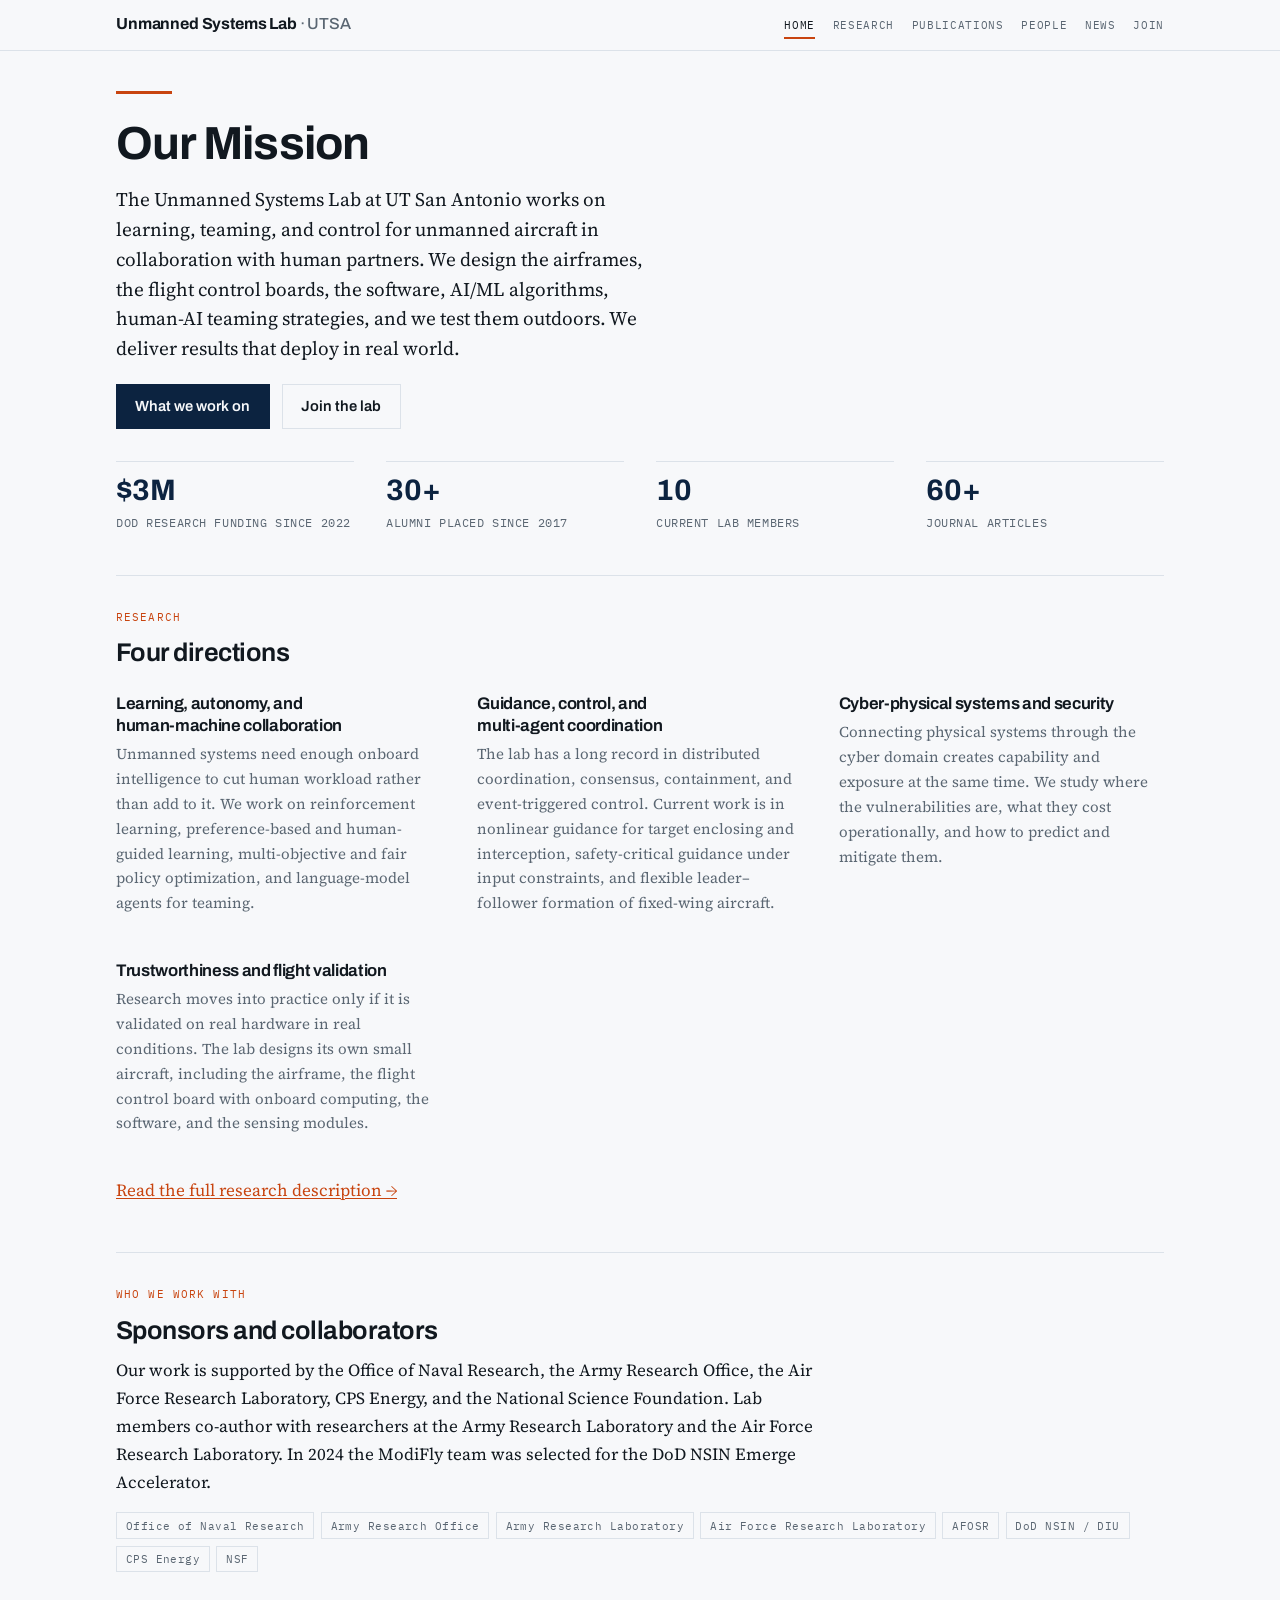
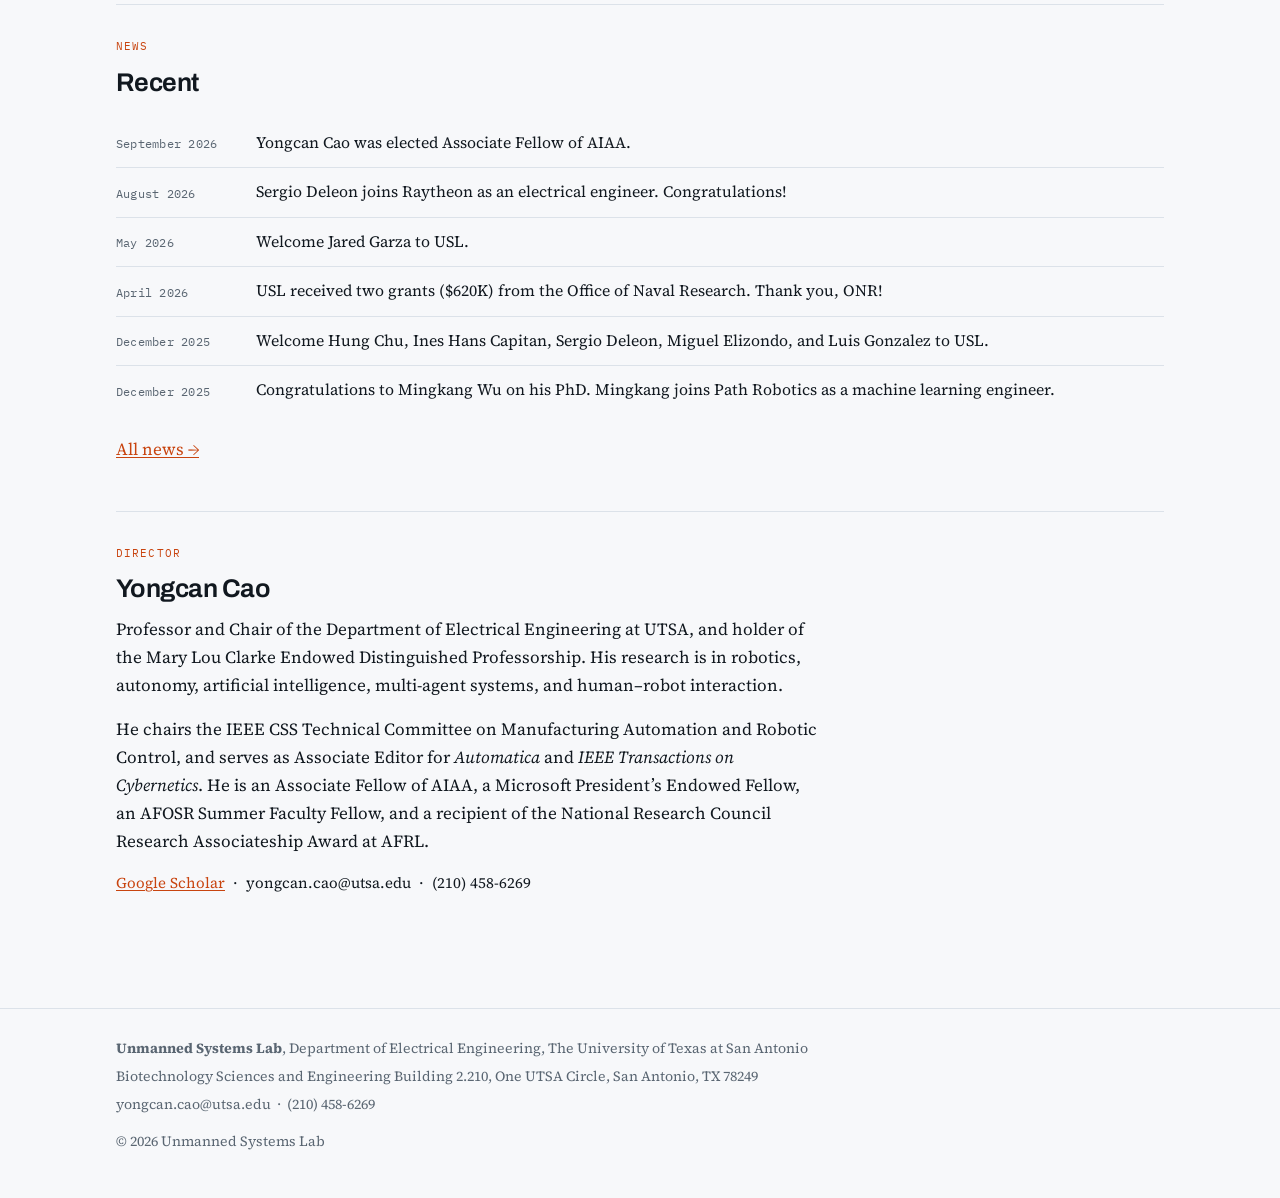
==== index.html @ aa582a0a "Update index.html" ====
<!doctype html>
<html lang="en">
<head>
<meta charset="utf-8">
<meta name="viewport" content="width=device-width, initial-scale=1, viewport-fit=cover">
<title>Unmanned Systems Lab</title>
<meta name="description" content="Research lab at UT San Antonio working on autonomy, learning, and flight-validated control for unmanned aircraft.">
<link rel="preconnect" href="https://fonts.googleapis.com">
<link rel="preconnect" href="https://fonts.gstatic.com" crossorigin>
<link rel="stylesheet" href="https://fonts.googleapis.com/css2?family=Archivo:wght@500;600;700&family=IBM+Plex+Mono:wght@400;500&family=Source+Serif+4:ital,opsz,wght@0,8..60,400;0,8..60,600;1,8..60,400&display=swap">
<link rel="stylesheet" href="style.css">
</head>
<body>
<header class="bar"><div class="bar-in">
<a class="brand" href="index.html">Unmanned Systems Lab <span>&middot; UTSA</span></a>
<nav aria-label="Main"><a href="index.html" aria-current="page">Home</a><a href="research.html">Research</a><a href="publications.html">Publications</a><a href="people.html">People</a><a href="news.html">News</a><a href="join.html">Join</a></nav>
</div></header>

<div class="wrap">
<main>

<section class="hero">
  <div class="rule-accent"></div>
  <h1>Our Mission</h1>
  <p class="lede">The Unmanned Systems Lab at UT San Antonio works on learning, teaming, and control for unmanned aircraft in collaboration with human partners. We design the airframes, the flight control boards, the software, AI/ML algorithms, human-AI teaming strategies, and we test them outdoors. We deliver results that deploy in real world.</p>
  <div class="btns">
    <a class="btn" href="research.html">What we work on</a>
    <a class="btn ghost" href="join.html">Join the lab</a>
  </div>
  <div class="stats">
    <div class="stat"><b>$3M</b><span>DoD research funding since 2022</span></div>
    <div class="stat"><b>30+</b><span>Alumni placed since 2017</span></div>
    <div class="stat"><b>10</b><span>Current lab members</span></div>
    <div class="stat"><b>60+</b><span>Journal articles</span></div>
  </div>
</section>

<section>
  <p class="eyebrow">Research</p>
  <h2>Four directions</h2>
  <div class="grid2" style="margin-top:1.5rem;grid-template-columns:repeat(auto-fit,minmax(20rem,1fr))">
    <div class="thrust">
      <h3>Learning, autonomy, and human-machine collaboration</h3>
      <p class="small muted">Unmanned systems need enough onboard intelligence to cut human workload rather than add to it. We work on reinforcement learning, preference-based and human-guided learning, multi-objective and fair policy optimization, and language-model agents for teaming.</p>
    </div><div class="thrust">
      <h3>Guidance, control, and multi-agent coordination</h3>
      <p class="small muted">The lab has a long record in distributed coordination, consensus, containment, and event-triggered control. Current work is in nonlinear guidance for target enclosing and interception, safety-critical guidance under input constraints, and flexible leader–follower formation of fixed-wing aircraft.</p>
    </div><div class="thrust">
      <h3>Cyber-physical systems and security</h3>
      <p class="small muted">Connecting physical systems through the cyber domain creates capability and exposure at the same time. We study where the vulnerabilities are, what they cost operationally, and how to predict and mitigate them.</p>
    </div><div class="thrust">
      <h3>Trustworthiness and flight validation</h3>
      <p class="small muted">Research moves into practice only if it is validated on real hardware in real conditions. The lab designs its own small aircraft, including the airframe, the flight control board with onboard computing, the software, and the sensing modules.</p>
    </div>
  </div>
  <p style="margin-top:1.5rem"><a href="research.html">Read the full research description &rarr;</a></p>
</section>

<section>
  <p class="eyebrow">Who we work with</p>
  <h2>Sponsors and collaborators</h2>
  <div class="col">
    <p>Our work is supported by the Office of Naval Research, the Army Research Office, the Air Force Research Laboratory, CPS Energy, and the National Science Foundation. Lab members co-author with researchers at the Army Research Laboratory and the Air Force Research Laboratory. In 2024 the ModiFly team was selected for the DoD NSIN Emerge Accelerator.</p>
  </div>
  <ul class="tags">
    <li>Office of Naval Research</li>
    <li>Army Research Office</li>
    <li>Army Research Laboratory</li>
    <li>Air Force Research Laboratory</li>
    <li>AFOSR</li>
    <li>DoD NSIN / DIU</li>
    <li>CPS Energy</li>
    <li>NSF</li>
  </ul>
</section>

<section>
  <p class="eyebrow">News</p>
  <h2>Recent</h2>
  <div style="margin-top:1.25rem">
    <div class="news-item"><time>September 2026</time><p>Yongcan Cao was elected Associate Fellow of AIAA.</p></div><div class="news-item"><time>August 2026</time><p>Sergio Deleon joins Raytheon as an electrical engineer. Congratulations!</p></div><div class="news-item"><time>May 2026</time><p>Welcome Jared Garza to USL.</p></div><div class="news-item"><time>April 2026</time><p>USL received two grants ($620K) from the Office of Naval Research. Thank you, ONR!</p></div><div class="news-item"><time>December 2025</time><p>Welcome Hung Chu, Ines Hans Capitan, Sergio Deleon, Miguel Elizondo, and Luis Gonzalez to USL.</p></div><div class="news-item"><time>December 2025</time><p>Congratulations to Mingkang Wu on his PhD. Mingkang joins Path Robotics as a machine learning engineer.</p></div>
  </div>
  <p style="margin-top:1.25rem"><a href="news.html">All news &rarr;</a></p>
</section>

<section>
  <p class="eyebrow">Director</p>
  <h2>Yongcan Cao</h2>
  <div class="col">
    <p>Professor and Chair of the Department of Electrical Engineering at UTSA, and holder of the Mary Lou Clarke Endowed Distinguished Professorship. His research is in robotics, autonomy, artificial intelligence, multi-agent systems, and human&ndash;robot interaction.</p>
    <p>He chairs the IEEE CSS Technical Committee on Manufacturing Automation and Robotic Control, and serves as Associate Editor for <em>Automatica</em> and <em>IEEE Transactions on Cybernetics</em>. He is an Associate Fellow of AIAA, a Microsoft President&rsquo;s Endowed Fellow, an AFOSR Summer Faculty Fellow, and a recipient of the National Research Council Research Associateship Award at AFRL.</p>
    <p class="small"><a href="https://scholar.google.com/citations?user=PH7yXPoAAAAJ&amp;hl=en">Google Scholar</a> &nbsp;&middot;&nbsp; yongcan.cao@utsa.edu &nbsp;&middot;&nbsp; (210) 458-6269</p>
  </div>
</section>

</main>
</div>
<footer><div class="wrap">
<p><strong>Unmanned Systems Lab</strong>, Department of Electrical Engineering, The University of Texas at San Antonio</p>
<p>Biotechnology Sciences and Engineering Building 2.210, One UTSA Circle, San Antonio, TX 78249</p>
<p>yongcan.cao@utsa.edu &nbsp;&middot;&nbsp; (210) 458-6269</p>
<p style="margin-top:.9rem">&copy; 2026 Unmanned Systems Lab</p>
</div></footer>
</body>
</html>
---- style.css ----
/* Layout: fixed-width reading column under a thin sticky bar; metadata set in mono,
   prose in serif, headings in a grotesque. Hairline rules instead of card shadows. */
:root {
  --bg: #F7F8FA;
  --surface: #FFFFFF;
  --fg: #11181F;
  --muted: #5A6672;
  --rule: #DCE2E9;
  --accent: #C8440F;
  --deep: #0C2340;
  --font-display: "Archivo", "Helvetica Neue", Arial, sans-serif;
  --font-body: "Source Serif 4", Georgia, "Times New Roman", serif;
  --font-mono: "IBM Plex Mono", ui-monospace, "SFMono-Regular", Menlo, monospace;
}
@media (prefers-color-scheme: dark) {
  :root:not([data-theme="light"]) {
    --bg: #0D1117;
    --surface: #151D26;
    --fg: #E7EDF3;
    --muted: #94A2B0;
    --rule: #26313E;
    --accent: #FF8355;
    --deep: #A9C3DE;
    color-scheme: dark;
  }
}
:root[data-theme="dark"] {
  --bg: #0D1117;
  --surface: #151D26;
  --fg: #E7EDF3;
  --muted: #94A2B0;
  --rule: #26313E;
  --accent: #FF8355;
  --deep: #A9C3DE;
  color-scheme: dark;
}

* { box-sizing: border-box; }
body {
  margin: 0;
  background: var(--bg);
  color: var(--fg);
  font-family: var(--font-body);
  font-size: 1.0625rem;
  line-height: 1.65;
  -webkit-font-smoothing: antialiased;
}
img { max-width: 100%; }
a { color: var(--accent); text-decoration-thickness: 1px; text-underline-offset: 2px; }
a:focus-visible, button:focus-visible { outline: 2px solid var(--accent); outline-offset: 3px; }

/* ---- top bar ---- */
.bar {
  position: sticky;
  top: env(safe-area-inset-top, 0px);
  z-index: 20;
  background: color-mix(in srgb, var(--bg) 92%, transparent);
  backdrop-filter: saturate(140%) blur(8px);
  border-bottom: 1px solid var(--rule);
}
.bar-in {
  max-width: 68rem; margin: 0 auto;
  padding: 0.7rem 1.25rem;
  display: flex; flex-wrap: wrap; align-items: baseline; gap: 0.5rem 1.4rem;
}
.brand {
  font-family: var(--font-display);
  font-weight: 700; font-size: 1rem; letter-spacing: -0.01em;
  color: var(--fg); text-decoration: none; margin-right: auto;
}
.brand span { color: var(--muted); font-weight: 500; }
.bar nav { display: flex; flex-wrap: wrap; gap: 0.25rem 1.1rem; }
.bar nav a {
  font-family: var(--font-mono); font-size: 0.7rem; letter-spacing: 0.06em;
  text-transform: uppercase; color: var(--muted); text-decoration: none;
  padding-block: 0.15rem; border-bottom: 2px solid transparent;
}
.bar nav a:hover { color: var(--fg); }
.bar nav a[aria-current="page"] { color: var(--fg); border-bottom-color: var(--accent); }

/* ---- shell ---- */
.wrap { max-width: 68rem; margin: 0 auto; padding-inline: 1.25rem; padding-block: 0; }
.col { max-width: 44rem; }
main { padding-block: 2.5rem 1rem; }
section { padding-block: 2rem; border-top: 1px solid var(--rule); }
section:first-of-type { border-top: 0; padding-top: 0; }

/* ---- type ---- */
h1, h2, h3 { font-family: var(--font-display); text-wrap: balance; letter-spacing: -0.02em; margin: 0 0 0.6rem; }
h1 { font-size: clamp(1.9rem, 5vw, 2.9rem); line-height: 1.1; font-weight: 700; }
h2 { font-size: clamp(1.25rem, 3vw, 1.6rem); line-height: 1.2; font-weight: 650; }
h3 { font-size: 1.05rem; font-weight: 650; line-height: 1.3; }
p { margin: 0 0 1rem; }
.lede { font-size: 1.2rem; line-height: 1.55; color: var(--fg); }
.eyebrow {
  font-family: var(--font-mono); font-size: 0.7rem; letter-spacing: 0.1em;
  text-transform: uppercase; color: var(--accent); margin: 0 0 0.75rem;
}
.muted { color: var(--muted); }
.small { font-size: 0.94rem; }

/* ---- hero ---- */
.hero { padding-block: 3rem 2.5rem; }
.hero h1 { max-width: 20ch; }
.hero .lede { max-width: 54ch; margin-top: 1rem; }
.rule-accent { width: 3.5rem; height: 3px; background: var(--accent); margin-bottom: 1.5rem; }

/* ---- stats ---- */
.stats { display: grid; grid-template-columns: repeat(auto-fit, minmax(10rem, 1fr)); gap: 1.5rem 2rem; margin-top: 2rem; }
.stat { min-width: 0; border-top: 1px solid var(--rule); padding-top: 0.75rem; }
.stat b {
  display: block; font-family: var(--font-display); font-weight: 700;
  font-size: 1.85rem; line-height: 1.1; font-variant-numeric: tabular-nums; color: var(--deep);
}
.stat span { font-family: var(--font-mono); font-size: 0.72rem; letter-spacing: 0.05em; text-transform: uppercase; color: var(--muted); }

/* ---- thrust / card grids ---- */
.grid2 { display: grid; grid-template-columns: repeat(auto-fit, minmax(17rem, 1fr)); gap: 1.75rem 2.25rem; }
.thrust { min-width: 0; }
.thrust h3 { margin-bottom: 0.35rem; }
.thrust .num {
  font-family: var(--font-mono); font-size: 0.7rem; color: var(--accent);
  letter-spacing: 0.08em; display: block; margin-bottom: 0.3rem;
}

/* ---- lists ---- */
ul.plain { list-style: none; margin: 0; padding: 0; }
.news-item { display: grid; grid-template-columns: 7.5rem 1fr; gap: 0 1.25rem; padding-block: 0.7rem; border-top: 1px solid var(--rule); }
.news-item:first-child { border-top: 0; }
.news-item time {
  font-family: var(--font-mono); font-size: 0.74rem; color: var(--muted);
  letter-spacing: 0.02em; padding-top: 0.28rem; font-variant-numeric: tabular-nums;
}
.news-item p { margin: 0; font-size: 0.99rem; min-width: 0; }
@media (max-width: 34rem) { .news-item { grid-template-columns: 1fr; gap: 0.1rem; } }

.pub { padding-block: 0.6rem; border-top: 1px solid var(--rule); font-size: 0.98rem; min-width: 0; }
.pub:first-child { border-top: 0; }
.pub .venue { font-style: italic; }
.pub .yr { font-family: var(--font-mono); font-size: 0.76rem; color: var(--muted); font-variant-numeric: tabular-nums; }

.people { display: grid; grid-template-columns: repeat(auto-fit, minmax(13rem, 1fr)); gap: 0.9rem 1.75rem; }
.person { min-width: 0; border-top: 1px solid var(--rule); padding-top: 0.6rem; }
.person b { font-family: var(--font-display); font-weight: 600; font-size: 1rem; display: block; }
.person span { font-family: var(--font-mono); font-size: 0.72rem; color: var(--muted); }

table { border-collapse: collapse; width: 100%; font-size: 0.94rem; }
.scroll { overflow-x: auto; }
th, td { text-align: left; padding: 0.45rem 0.9rem 0.45rem 0; border-bottom: 1px solid var(--rule); vertical-align: top; }
th { font-family: var(--font-mono); font-size: 0.7rem; letter-spacing: 0.07em; text-transform: uppercase; color: var(--muted); font-weight: 500; }
td.yr { font-family: var(--font-mono); font-size: 0.82rem; color: var(--muted); white-space: nowrap; font-variant-numeric: tabular-nums; }

/* ---- callout + buttons ---- */
.callout { background: var(--surface); border: 1px solid var(--rule); border-left: 3px solid var(--accent); padding: 1.1rem 1.25rem; }
.callout :last-child { margin-bottom: 0; }
.btn {
  display: inline-block; font-family: var(--font-display); font-weight: 600; font-size: 0.92rem;
  background: var(--deep); color: var(--bg); text-decoration: none;
  padding: 0.6rem 1.15rem; border: 1px solid var(--deep);
}
.btn:hover { background: transparent; color: var(--fg); }
.btn.ghost { background: transparent; color: var(--fg); border-color: var(--rule); }
.btn.ghost:hover { border-color: var(--accent); color: var(--accent); }
.btns { display: flex; flex-wrap: wrap; gap: 0.75rem; margin-top: 1.25rem; }

.tags { display: flex; flex-wrap: wrap; gap: 0.4rem; margin: 0.9rem 0 0; padding: 0; list-style: none; }
.tags li {
  font-family: var(--font-mono); font-size: 0.7rem; letter-spacing: 0.04em;
  border: 1px solid var(--rule); padding: 0.2rem 0.55rem; color: var(--muted);
}

.todo { border: 1px dashed var(--accent); padding: 0.55rem 0.8rem; font-family: var(--font-mono); font-size: 0.76rem; color: var(--accent); margin-block: 0.9rem; }

footer { border-top: 1px solid var(--rule); margin-top: 3rem; padding-block: 1.75rem 2.5rem; }
footer p { font-size: 0.88rem; color: var(--muted); margin: 0 0 0.3rem; }
footer a { color: var(--muted); }

@media (prefers-reduced-motion: reduce) { * { animation: none !important; transition: none !important; } }
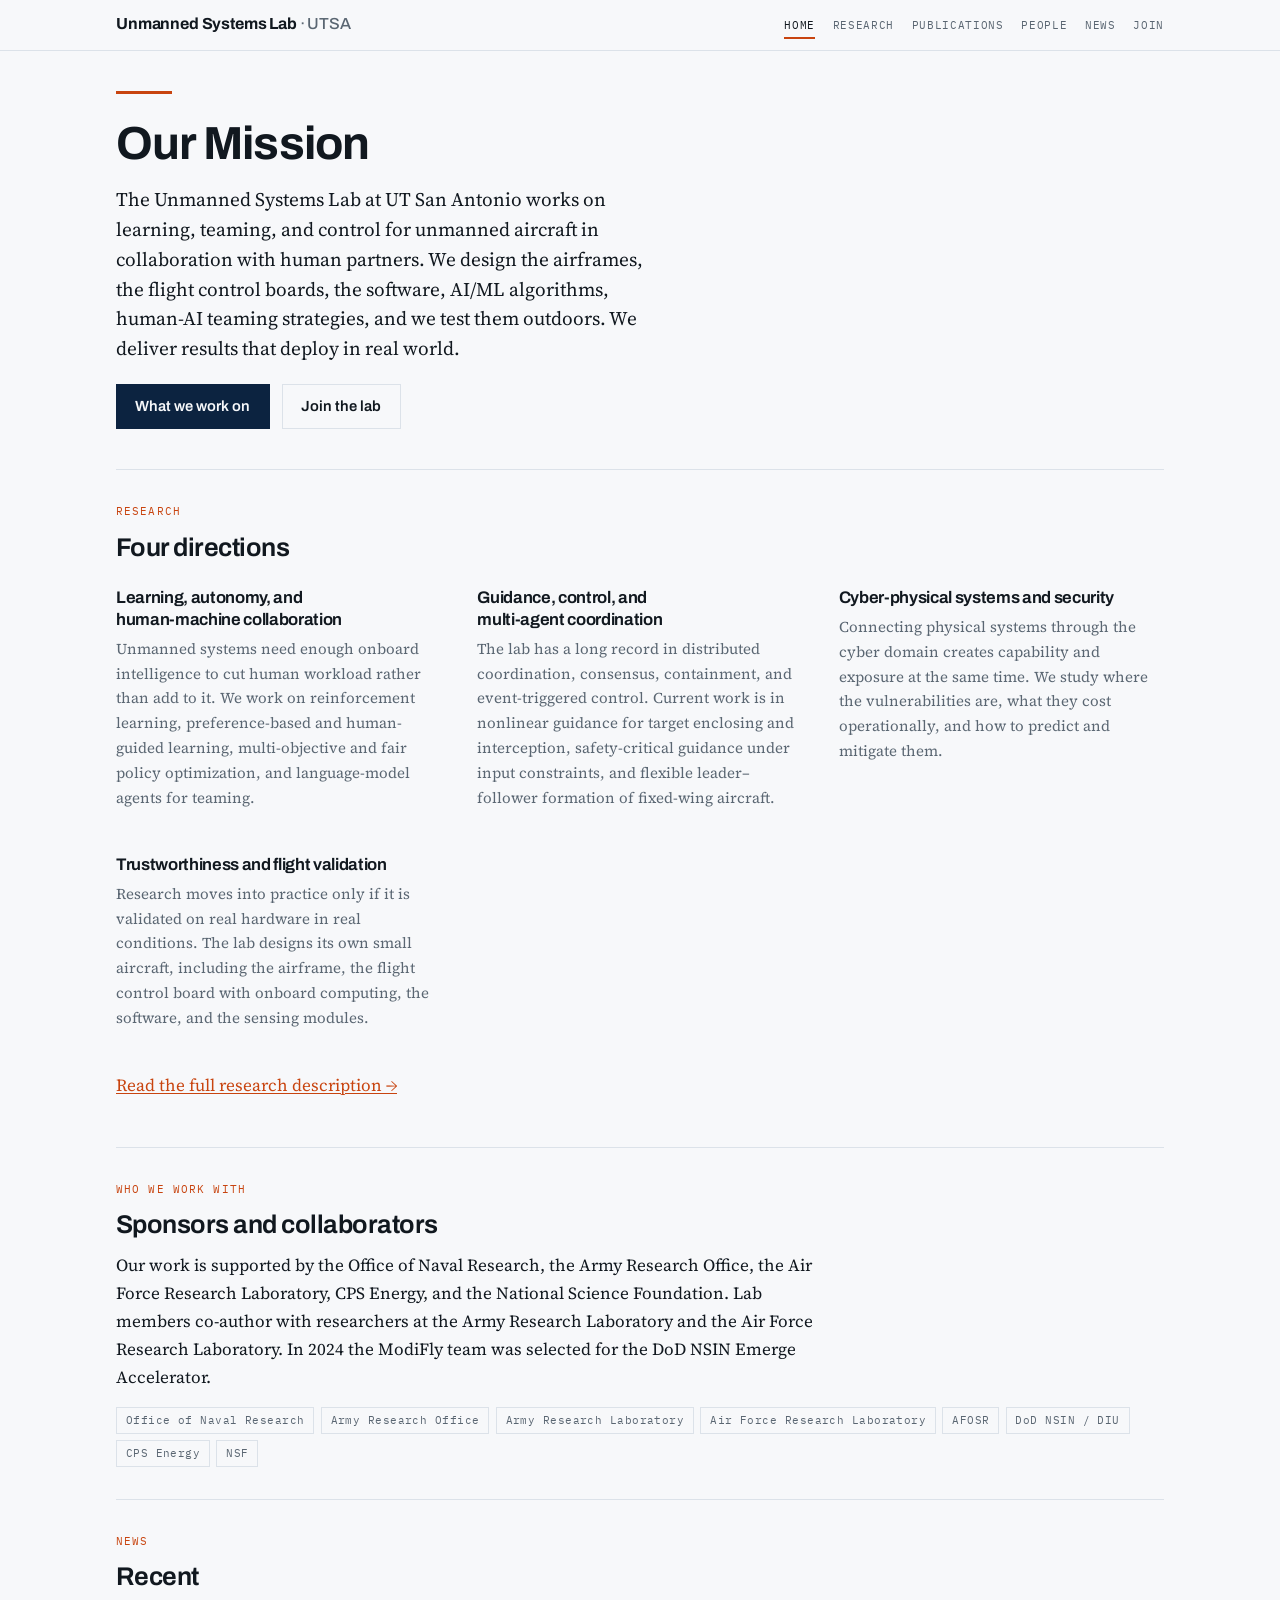
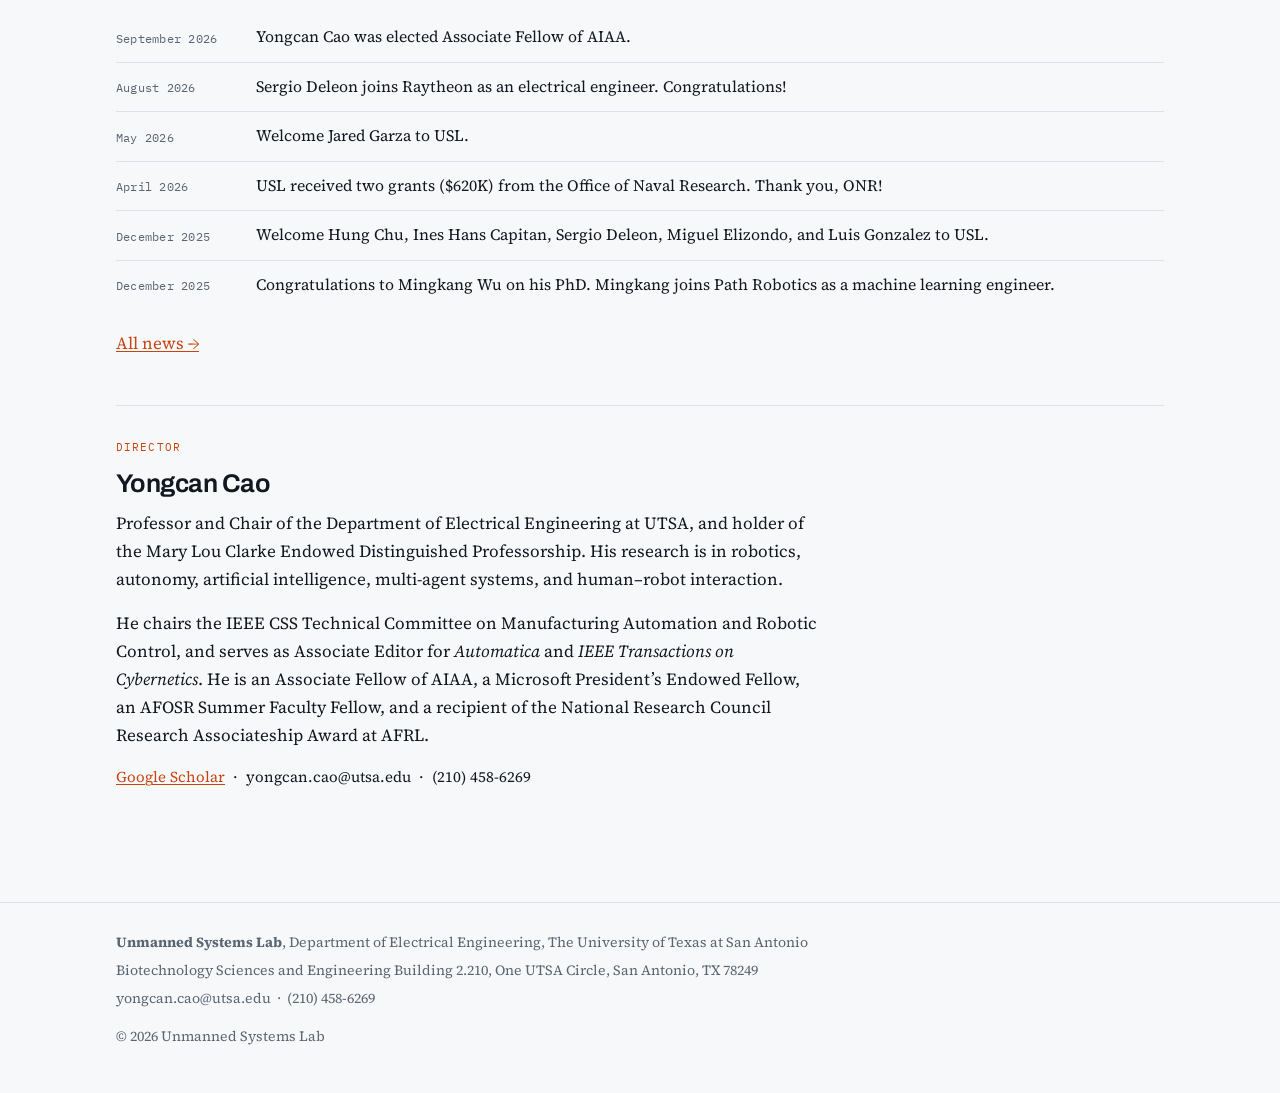
==== commit c55fb3b5: "Update index.html" ====
--- a/index.html
+++ b/index.html
@@ -26,12 +26,6 @@
   <div class="btns">
     <a class="btn" href="research.html">What we work on</a>
     <a class="btn ghost" href="join.html">Join the lab</a>
-  </div>
-  <div class="stats">
-    <div class="stat"><b>$3M</b><span>DoD research funding since 2022</span></div>
-    <div class="stat"><b>30+</b><span>Alumni placed since 2017</span></div>
-    <div class="stat"><b>10</b><span>Current lab members</span></div>
-    <div class="stat"><b>60+</b><span>Journal articles</span></div>
   </div>
 </section>
 
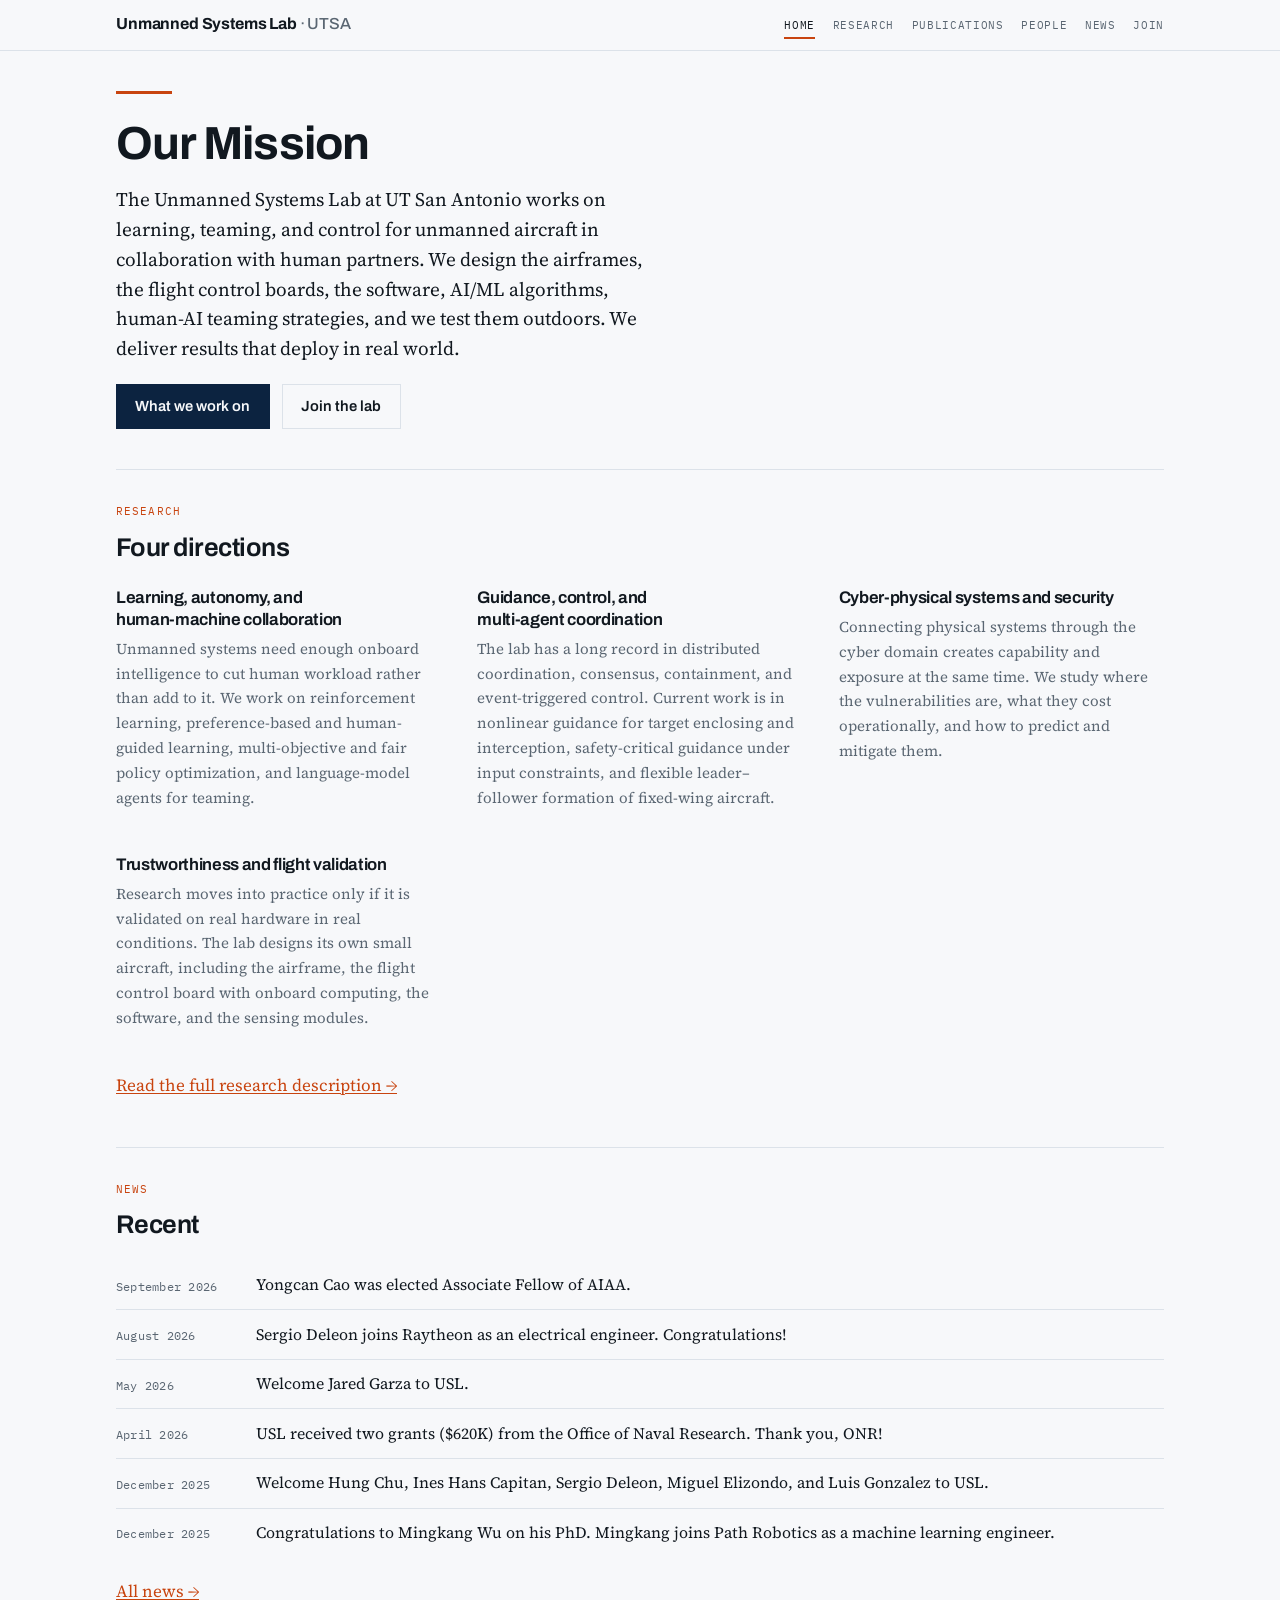
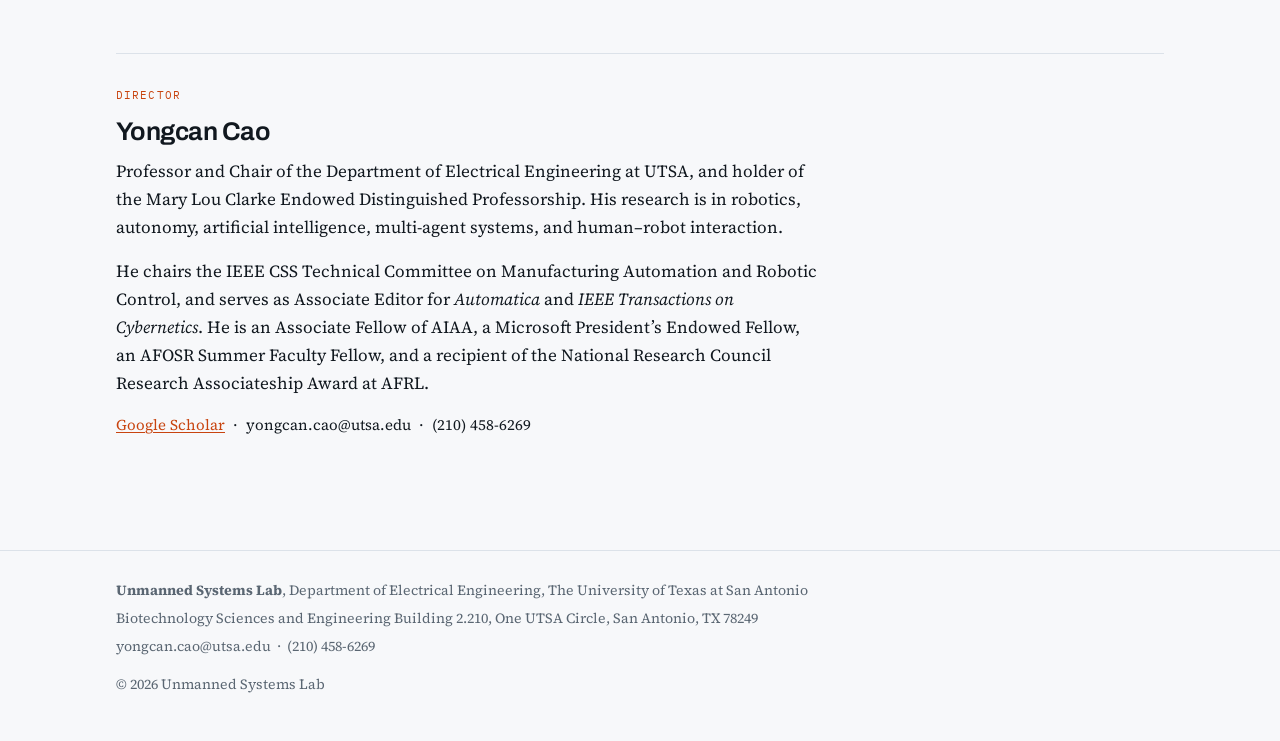
==== commit f9f9dccc: "Update index.html" ====
--- a/index.html
+++ b/index.html
@@ -51,24 +51,6 @@
 </section>
 
 <section>
-  <p class="eyebrow">Who we work with</p>
-  <h2>Sponsors and collaborators</h2>
-  <div class="col">
-    <p>Our work is supported by the Office of Naval Research, the Army Research Office, the Air Force Research Laboratory, CPS Energy, and the National Science Foundation. Lab members co-author with researchers at the Army Research Laboratory and the Air Force Research Laboratory. In 2024 the ModiFly team was selected for the DoD NSIN Emerge Accelerator.</p>
-  </div>
-  <ul class="tags">
-    <li>Office of Naval Research</li>
-    <li>Army Research Office</li>
-    <li>Army Research Laboratory</li>
-    <li>Air Force Research Laboratory</li>
-    <li>AFOSR</li>
-    <li>DoD NSIN / DIU</li>
-    <li>CPS Energy</li>
-    <li>NSF</li>
-  </ul>
-</section>
-
-<section>
   <p class="eyebrow">News</p>
   <h2>Recent</h2>
   <div style="margin-top:1.25rem">
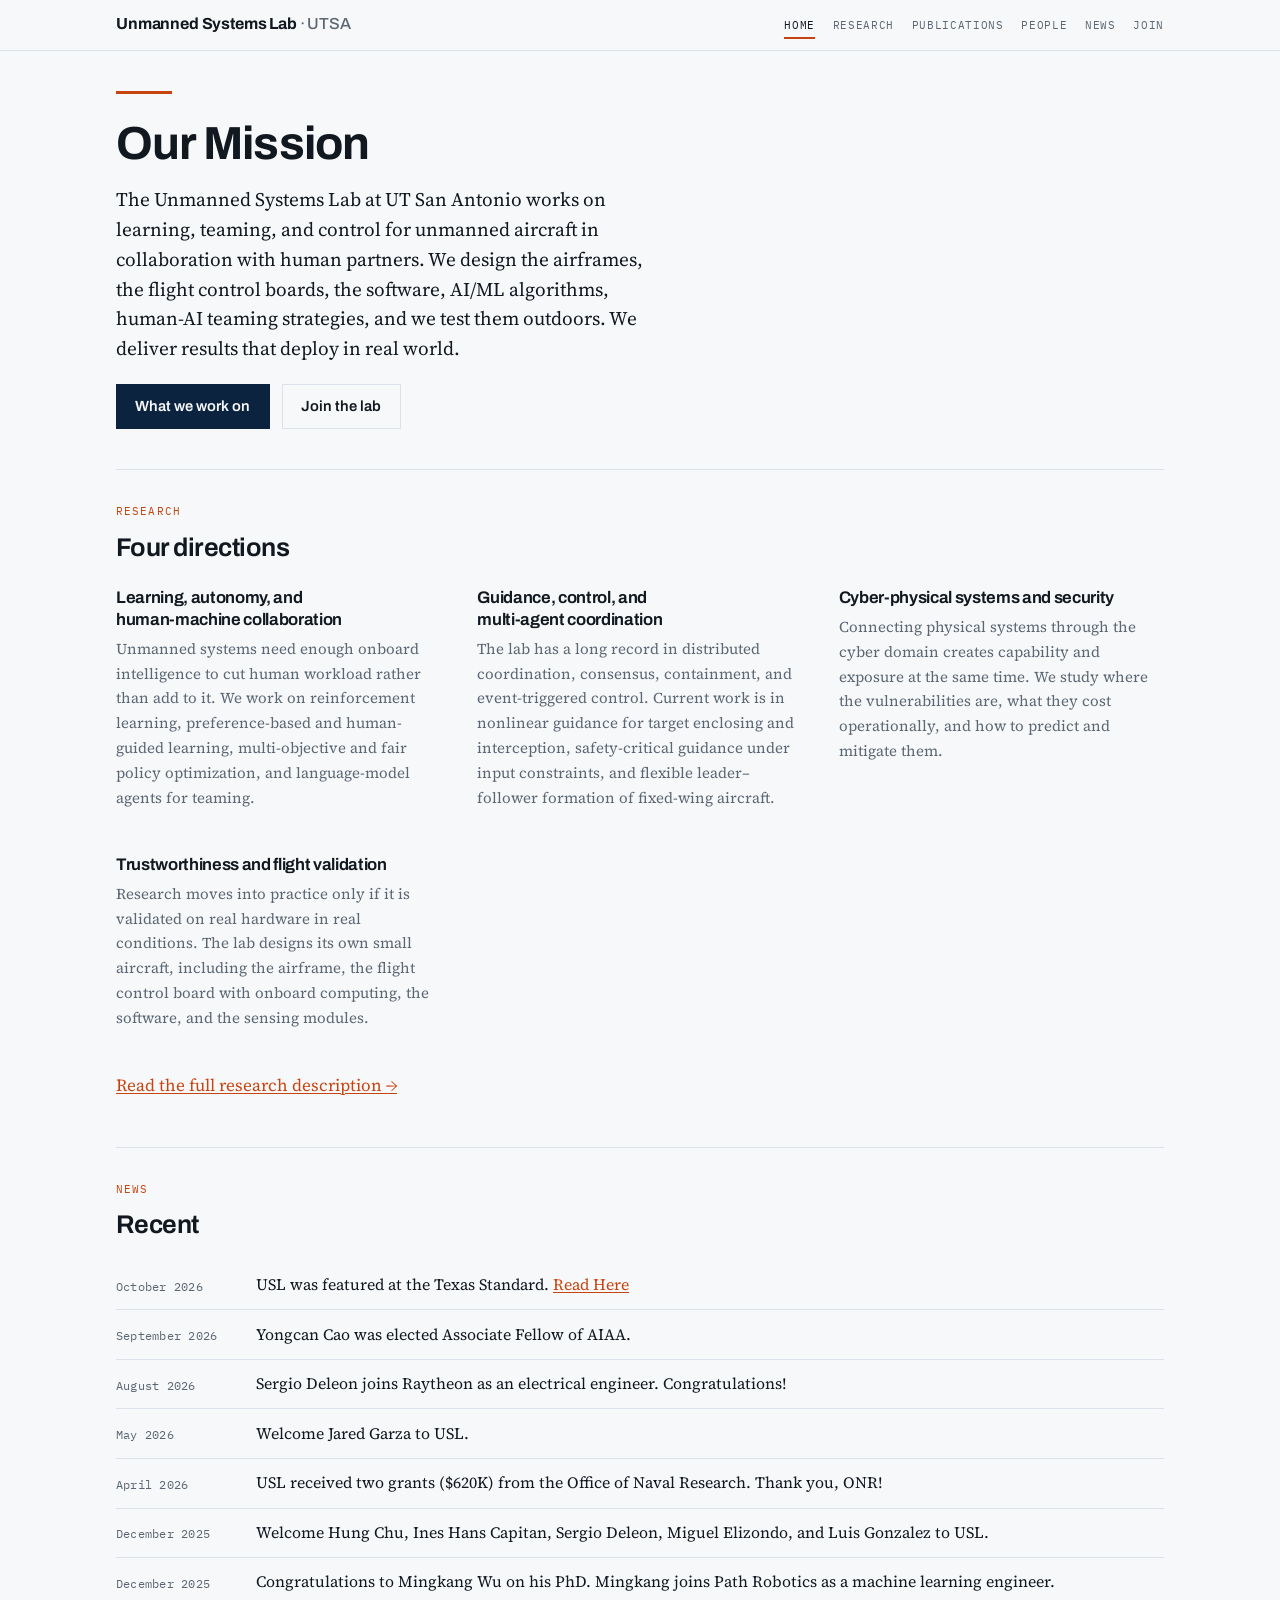
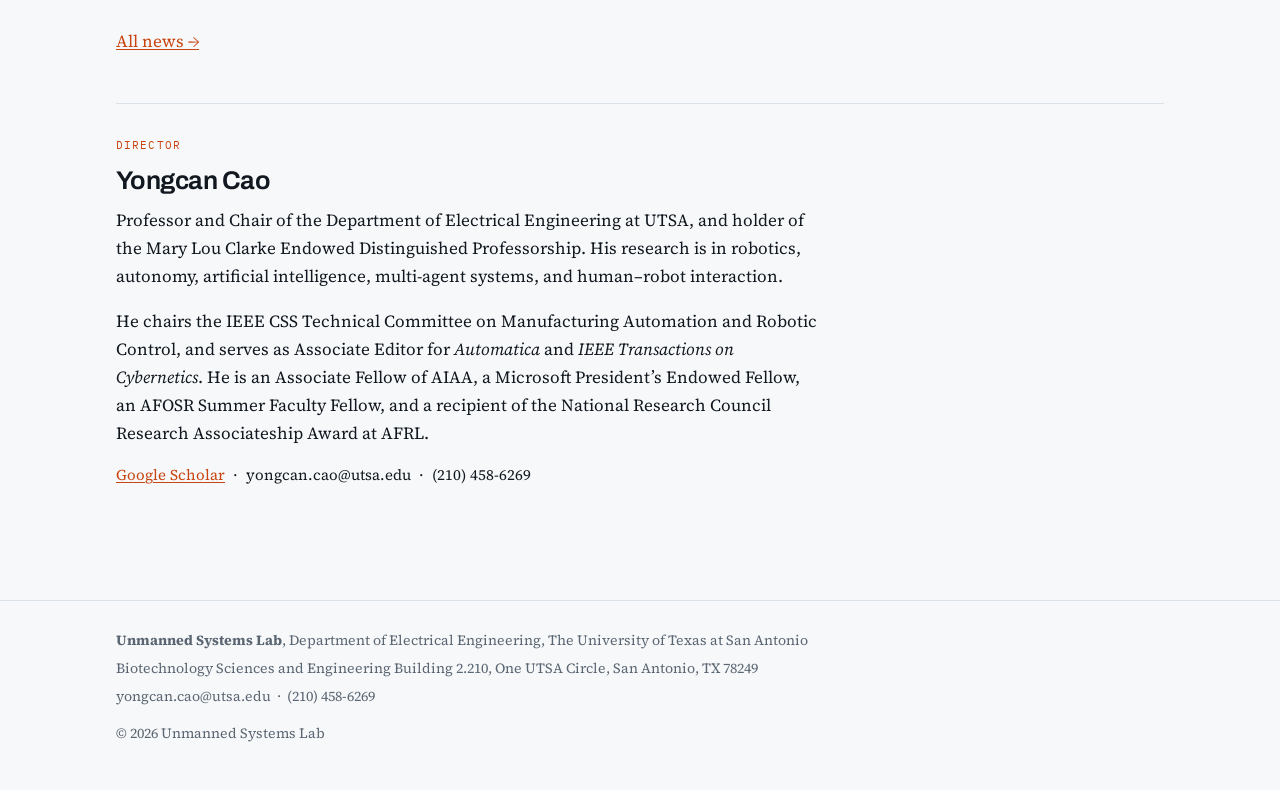
==== commit 6d480c04: "Add recent news items to index.html" ====
--- a/index.html
+++ b/index.html
@@ -54,6 +54,7 @@
   <p class="eyebrow">News</p>
   <h2>Recent</h2>
   <div style="margin-top:1.25rem">
+    <div class="news-item"> <time> October 2026</time><p>USL was featured at the Texas Standard. <a href="https://specials.texasstandard.org/texas-ai-accessibility-threats/">Read Here</a></p></div>
     <div class="news-item"><time>September 2026</time><p>Yongcan Cao was elected Associate Fellow of AIAA.</p></div><div class="news-item"><time>August 2026</time><p>Sergio Deleon joins Raytheon as an electrical engineer. Congratulations!</p></div><div class="news-item"><time>May 2026</time><p>Welcome Jared Garza to USL.</p></div><div class="news-item"><time>April 2026</time><p>USL received two grants ($620K) from the Office of Naval Research. Thank you, ONR!</p></div><div class="news-item"><time>December 2025</time><p>Welcome Hung Chu, Ines Hans Capitan, Sergio Deleon, Miguel Elizondo, and Luis Gonzalez to USL.</p></div><div class="news-item"><time>December 2025</time><p>Congratulations to Mingkang Wu on his PhD. Mingkang joins Path Robotics as a machine learning engineer.</p></div>
   </div>
   <p style="margin-top:1.25rem"><a href="news.html">All news &rarr;</a></p>
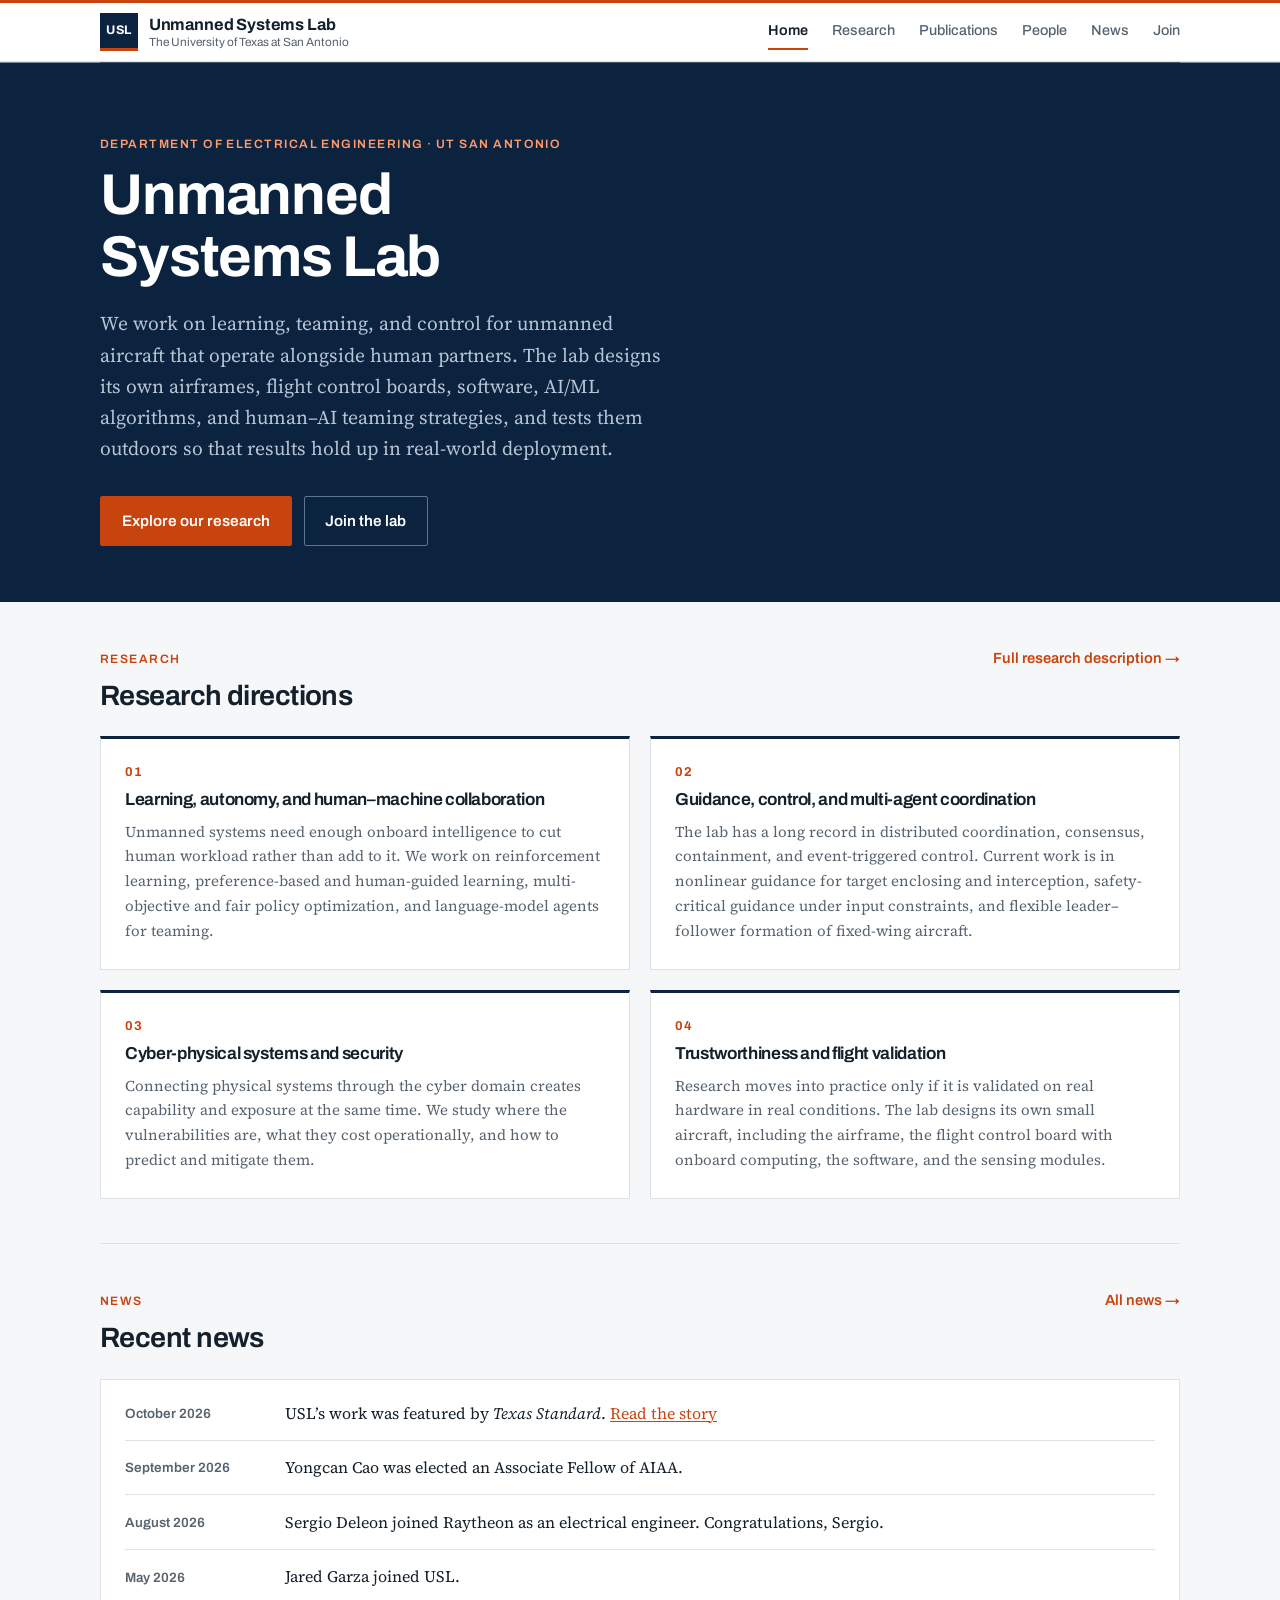
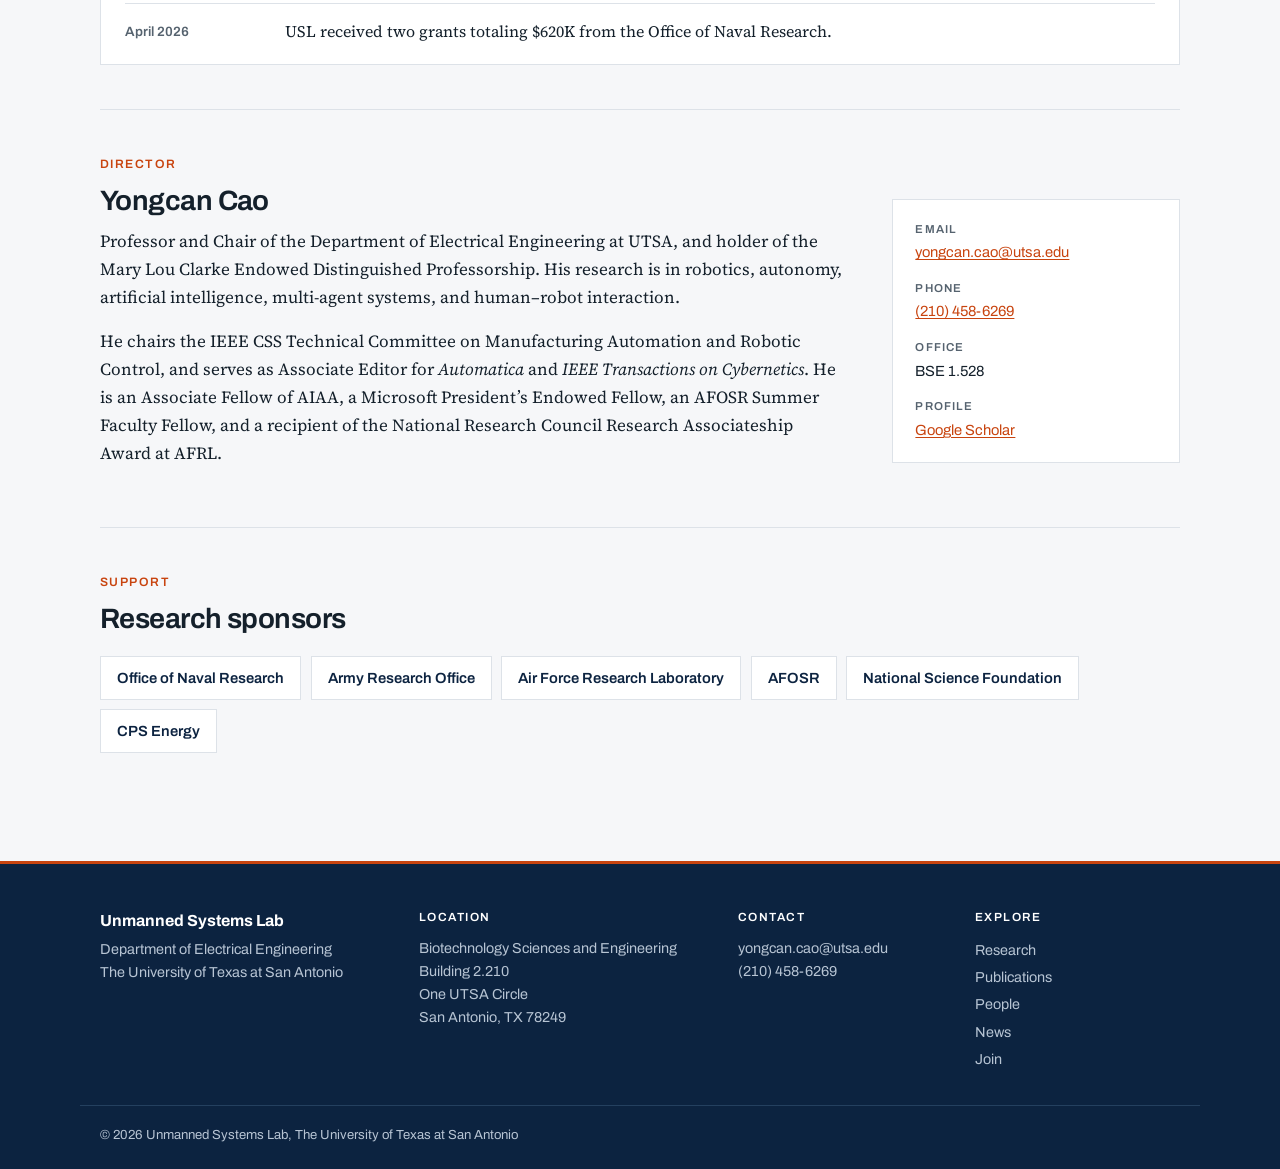
==== commit 8a826392: "Redesign site and standardize publication format - Navy/orange UTSA styling: new header, page title " ====
--- a/index.html
+++ b/index.html
@@ -5,78 +5,104 @@
 <meta name="viewport" content="width=device-width, initial-scale=1, viewport-fit=cover">
 <title>Unmanned Systems Lab</title>
 <meta name="description" content="Research lab at UT San Antonio working on autonomy, learning, and flight-validated control for unmanned aircraft.">
+<meta name="theme-color" content="#0C2340">
+<link rel="icon" href="data:image/svg+xml,%3Csvg xmlns='http://www.w3.org/2000/svg' viewBox='0 0 32 32'%3E%3Crect width='32' height='32' fill='%230C2340'/%3E%3Crect y='28' width='32' height='4' fill='%23C8440F'/%3E%3Ctext x='16' y='21' font-family='Arial' font-weight='700' font-size='12' fill='white' text-anchor='middle'%3EUSL%3C/text%3E%3C/svg%3E">
 <link rel="preconnect" href="https://fonts.googleapis.com">
 <link rel="preconnect" href="https://fonts.gstatic.com" crossorigin>
-<link rel="stylesheet" href="https://fonts.googleapis.com/css2?family=Archivo:wght@500;600;700&family=IBM+Plex+Mono:wght@400;500&family=Source+Serif+4:ital,opsz,wght@0,8..60,400;0,8..60,600;1,8..60,400&display=swap">
+<link rel="stylesheet" href="https://fonts.googleapis.com/css2?family=Archivo:wght@500;600;700&family=Source+Serif+4:ital,opsz,wght@0,8..60,400;0,8..60,600;1,8..60,400&display=swap">
 <link rel="stylesheet" href="style.css">
 </head>
 <body>
 <header class="bar"><div class="bar-in">
-<a class="brand" href="index.html">Unmanned Systems Lab <span>&middot; UTSA</span></a>
+<a class="brand" href="index.html"><span class="mark" aria-hidden="true">USL</span><span class="brand-txt"><b>Unmanned Systems Lab</b><small>The University of Texas at San Antonio</small></span></a>
 <nav aria-label="Main"><a href="index.html" aria-current="page">Home</a><a href="research.html">Research</a><a href="publications.html">Publications</a><a href="people.html">People</a><a href="news.html">News</a><a href="join.html">Join</a></nav>
 </div></header>
 
 <div class="wrap">
 <main>
 
-<section class="hero">
-  <div class="rule-accent"></div>
-  <h1>Our Mission</h1>
-  <p class="lede">The Unmanned Systems Lab at UT San Antonio works on learning, teaming, and control for unmanned aircraft in collaboration with human partners. We design the airframes, the flight control boards, the software, AI/ML algorithms, human-AI teaming strategies, and we test them outdoors. We deliver results that deploy in real world.</p>
+<section class="hero band">
+  <p class="eyebrow">Department of Electrical Engineering &middot; UT San Antonio</p>
+  <h1>Unmanned Systems Lab</h1>
+  <p class="lede">We work on learning, teaming, and control for unmanned aircraft that operate alongside human partners. The lab designs its own airframes, flight control boards, software, AI/ML algorithms, and human&ndash;AI teaming strategies, and tests them outdoors so that results hold up in real-world deployment.</p>
   <div class="btns">
-    <a class="btn" href="research.html">What we work on</a>
+    <a class="btn" href="research.html">Explore our research</a>
     <a class="btn ghost" href="join.html">Join the lab</a>
   </div>
 </section>
 
 <section>
-  <p class="eyebrow">Research</p>
-  <h2>Four directions</h2>
-  <div class="grid2" style="margin-top:1.5rem;grid-template-columns:repeat(auto-fit,minmax(20rem,1fr))">
+  <div class="sec-head">
+    <div><p class="eyebrow">Research</p><h2>Research directions</h2></div>
+    <a class="more" href="research.html">Full research description &rarr;</a>
+  </div>
+  <div class="grid2">
     <div class="thrust">
-      <h3>Learning, autonomy, and human-machine collaboration</h3>
+      <span class="num">01</span>
+      <h3>Learning, autonomy, and human&ndash;machine collaboration</h3>
       <p class="small muted">Unmanned systems need enough onboard intelligence to cut human workload rather than add to it. We work on reinforcement learning, preference-based and human-guided learning, multi-objective and fair policy optimization, and language-model agents for teaming.</p>
     </div><div class="thrust">
+      <span class="num">02</span>
       <h3>Guidance, control, and multi-agent coordination</h3>
-      <p class="small muted">The lab has a long record in distributed coordination, consensus, containment, and event-triggered control. Current work is in nonlinear guidance for target enclosing and interception, safety-critical guidance under input constraints, and flexible leader–follower formation of fixed-wing aircraft.</p>
+      <p class="small muted">The lab has a long record in distributed coordination, consensus, containment, and event-triggered control. Current work is in nonlinear guidance for target enclosing and interception, safety-critical guidance under input constraints, and flexible leader&ndash;follower formation of fixed-wing aircraft.</p>
     </div><div class="thrust">
+      <span class="num">03</span>
       <h3>Cyber-physical systems and security</h3>
       <p class="small muted">Connecting physical systems through the cyber domain creates capability and exposure at the same time. We study where the vulnerabilities are, what they cost operationally, and how to predict and mitigate them.</p>
     </div><div class="thrust">
+      <span class="num">04</span>
       <h3>Trustworthiness and flight validation</h3>
       <p class="small muted">Research moves into practice only if it is validated on real hardware in real conditions. The lab designs its own small aircraft, including the airframe, the flight control board with onboard computing, the software, and the sensing modules.</p>
     </div>
   </div>
-  <p style="margin-top:1.5rem"><a href="research.html">Read the full research description &rarr;</a></p>
 </section>
 
 <section>
-  <p class="eyebrow">News</p>
-  <h2>Recent</h2>
-  <div style="margin-top:1.25rem">
-    <div class="news-item"> <time> October 2026</time><p>USL was featured at the Texas Standard. <a href="https://specials.texasstandard.org/texas-ai-accessibility-threats/">Read Here</a></p></div>
-    <div class="news-item"><time>September 2026</time><p>Yongcan Cao was elected Associate Fellow of AIAA.</p></div><div class="news-item"><time>August 2026</time><p>Sergio Deleon joins Raytheon as an electrical engineer. Congratulations!</p></div><div class="news-item"><time>May 2026</time><p>Welcome Jared Garza to USL.</p></div><div class="news-item"><time>April 2026</time><p>USL received two grants ($620K) from the Office of Naval Research. Thank you, ONR!</p></div><div class="news-item"><time>December 2025</time><p>Welcome Hung Chu, Ines Hans Capitan, Sergio Deleon, Miguel Elizondo, and Luis Gonzalez to USL.</p></div><div class="news-item"><time>December 2025</time><p>Congratulations to Mingkang Wu on his PhD. Mingkang joins Path Robotics as a machine learning engineer.</p></div>
+  <div class="sec-head">
+    <div><p class="eyebrow">News</p><h2>Recent news</h2></div>
+    <a class="more" href="news.html">All news &rarr;</a>
   </div>
-  <p style="margin-top:1.25rem"><a href="news.html">All news &rarr;</a></p>
+  <div class="news-list">
+    <div class="news-item"><time>October 2026</time><p>USL&rsquo;s work was featured by <em>Texas Standard</em>. <a href="https://specials.texasstandard.org/texas-ai-accessibility-threats/">Read the story</a></p></div>
+    <div class="news-item"><time>September 2026</time><p>Yongcan Cao was elected an Associate Fellow of AIAA.</p></div>
+    <div class="news-item"><time>August 2026</time><p>Sergio Deleon joined Raytheon as an electrical engineer. Congratulations, Sergio.</p></div>
+    <div class="news-item"><time>May 2026</time><p>Jared Garza joined USL.</p></div>
+    <div class="news-item"><time>April 2026</time><p>USL received two grants totaling $620K from the Office of Naval Research.</p></div>
+  </div>
 </section>
 
 <section>
   <p class="eyebrow">Director</p>
-  <h2>Yongcan Cao</h2>
-  <div class="col">
-    <p>Professor and Chair of the Department of Electrical Engineering at UTSA, and holder of the Mary Lou Clarke Endowed Distinguished Professorship. His research is in robotics, autonomy, artificial intelligence, multi-agent systems, and human&ndash;robot interaction.</p>
-    <p>He chairs the IEEE CSS Technical Committee on Manufacturing Automation and Robotic Control, and serves as Associate Editor for <em>Automatica</em> and <em>IEEE Transactions on Cybernetics</em>. He is an Associate Fellow of AIAA, a Microsoft President&rsquo;s Endowed Fellow, an AFOSR Summer Faculty Fellow, and a recipient of the National Research Council Research Associateship Award at AFRL.</p>
-    <p class="small"><a href="https://scholar.google.com/citations?user=PH7yXPoAAAAJ&amp;hl=en">Google Scholar</a> &nbsp;&middot;&nbsp; yongcan.cao@utsa.edu &nbsp;&middot;&nbsp; (210) 458-6269</p>
+  <div class="profile">
+    <div>
+      <h2>Yongcan Cao</h2>
+      <p>Professor and Chair of the Department of Electrical Engineering at UTSA, and holder of the Mary Lou Clarke Endowed Distinguished Professorship. His research is in robotics, autonomy, artificial intelligence, multi-agent systems, and human&ndash;robot interaction.</p>
+      <p>He chairs the IEEE CSS Technical Committee on Manufacturing Automation and Robotic Control, and serves as Associate Editor for <em>Automatica</em> and <em>IEEE Transactions on Cybernetics</em>. He is an Associate Fellow of AIAA, a Microsoft President&rsquo;s Endowed Fellow, an AFOSR Summer Faculty Fellow, and a recipient of the National Research Council Research Associateship Award at AFRL.</p>
+    </div>
+    <dl class="contact">
+      <dt>Email</dt><dd><a href="mailto:yongcan.cao@utsa.edu">yongcan.cao@utsa.edu</a></dd>
+      <dt>Phone</dt><dd><a href="tel:+12104586269">(210) 458-6269</a></dd>
+      <dt>Office</dt><dd>BSE 1.528</dd>
+      <dt>Profile</dt><dd><a href="https://scholar.google.com/citations?user=PH7yXPoAAAAJ&amp;hl=en">Google Scholar</a></dd>
+    </dl>
   </div>
+</section>
+
+<section>
+  <p class="eyebrow">Support</p>
+  <h2>Research sponsors</h2>
+  <ul class="sponsors" style="margin-top:1.25rem">
+    <li>Office of Naval Research</li><li>Army Research Office</li><li>Air Force Research Laboratory</li><li>AFOSR</li><li>National Science Foundation</li><li>CPS Energy</li>
+  </ul>
 </section>
 
 </main>
 </div>
-<footer><div class="wrap">
-<p><strong>Unmanned Systems Lab</strong>, Department of Electrical Engineering, The University of Texas at San Antonio</p>
-<p>Biotechnology Sciences and Engineering Building 2.210, One UTSA Circle, San Antonio, TX 78249</p>
-<p>yongcan.cao@utsa.edu &nbsp;&middot;&nbsp; (210) 458-6269</p>
-<p style="margin-top:.9rem">&copy; 2026 Unmanned Systems Lab</p>
-</div></footer>
+<footer><div class="wrap foot-grid">
+<div><p class="foot-name">Unmanned Systems Lab</p><p>Department of Electrical Engineering<br>The University of Texas at San Antonio</p></div>
+<div><p class="foot-h">Location</p><p>Biotechnology Sciences and Engineering Building 2.210<br>One UTSA Circle<br>San Antonio, TX 78249</p></div>
+<div><p class="foot-h">Contact</p><p><a href="mailto:yongcan.cao@utsa.edu">yongcan.cao@utsa.edu</a><br><a href="tel:+12104586269">(210) 458-6269</a></p></div>
+<div><p class="foot-h">Explore</p><ul class="foot-links"><li><a href="research.html">Research</a></li><li><a href="publications.html">Publications</a></li><li><a href="people.html">People</a></li><li><a href="news.html">News</a></li><li><a href="join.html">Join</a></li></ul></div>
+</div><div class="wrap foot-base"><p>&copy; 2026 Unmanned Systems Lab, The University of Texas at San Antonio</p></div></footer>
 </body>
 </html>
--- a/style.css
+++ b/style.css
@@ -1,41 +1,50 @@
-/* Layout: fixed-width reading column under a thin sticky bar; metadata set in mono,
-   prose in serif, headings in a grotesque. Hairline rules instead of card shadows. */
+/* Layout: navy institutional header bands over a light reading column; prose in serif,
+   headings and interface text in a grotesque. Hairline rules and flat bordered cards. */
 :root {
-  --bg: #F7F8FA;
+  --bg: #F6F7F9;
   --surface: #FFFFFF;
-  --fg: #11181F;
-  --muted: #5A6672;
-  --rule: #DCE2E9;
+  --fg: #14202B;
+  --muted: #56636F;
+  --rule: #DDE2E8;
   --accent: #C8440F;
   --deep: #0C2340;
+  --band: #0C2340;
+  --band-fg: #FFFFFF;
+  --band-muted: #B7C4D3;
+  --band-rule: #24405F;
   --font-display: "Archivo", "Helvetica Neue", Arial, sans-serif;
   --font-body: "Source Serif 4", Georgia, "Times New Roman", serif;
-  --font-mono: "IBM Plex Mono", ui-monospace, "SFMono-Regular", Menlo, monospace;
+  --max: 70rem;
 }
 @media (prefers-color-scheme: dark) {
   :root:not([data-theme="light"]) {
     --bg: #0D1117;
-    --surface: #151D26;
+    --surface: #141B24;
     --fg: #E7EDF3;
-    --muted: #94A2B0;
+    --muted: #97A4B1;
     --rule: #26313E;
     --accent: #FF8355;
     --deep: #A9C3DE;
+    --band: #0A1A2E;
+    --band-rule: #1F3550;
     color-scheme: dark;
   }
 }
 :root[data-theme="dark"] {
   --bg: #0D1117;
-  --surface: #151D26;
+  --surface: #141B24;
   --fg: #E7EDF3;
-  --muted: #94A2B0;
+  --muted: #97A4B1;
   --rule: #26313E;
   --accent: #FF8355;
   --deep: #A9C3DE;
+  --band: #0A1A2E;
+  --band-rule: #1F3550;
   color-scheme: dark;
 }
 
 * { box-sizing: border-box; }
+html { scroll-padding-top: 5rem; }
 body {
   margin: 0;
   background: var(--bg);
@@ -47,132 +56,224 @@
 }
 img { max-width: 100%; }
 a { color: var(--accent); text-decoration-thickness: 1px; text-underline-offset: 2px; }
-a:focus-visible, button:focus-visible { outline: 2px solid var(--accent); outline-offset: 3px; }
+a:hover { text-decoration-thickness: 2px; }
+a:focus-visible, button:focus-visible, input:focus-visible { outline: 2px solid var(--accent); outline-offset: 3px; }
+.vh { position: absolute; width: 1px; height: 1px; overflow: hidden; clip: rect(0 0 0 0); white-space: nowrap; }
 
 /* ---- top bar ---- */
 .bar {
   position: sticky;
-  top: env(safe-area-inset-top, 0px);
+  top: 0;
   z-index: 20;
-  background: color-mix(in srgb, var(--bg) 92%, transparent);
-  backdrop-filter: saturate(140%) blur(8px);
+  background: var(--surface);
+  border-top: 3px solid var(--accent);
   border-bottom: 1px solid var(--rule);
+  padding-top: env(safe-area-inset-top, 0px);
 }
 .bar-in {
-  max-width: 68rem; margin: 0 auto;
-  padding: 0.7rem 1.25rem;
-  display: flex; flex-wrap: wrap; align-items: baseline; gap: 0.5rem 1.4rem;
+  max-width: var(--max); margin: 0 auto;
+  padding: 0.65rem 1.25rem;
+  display: flex; flex-wrap: wrap; align-items: center; gap: 0.5rem 2rem;
 }
 .brand {
-  font-family: var(--font-display);
-  font-weight: 700; font-size: 1rem; letter-spacing: -0.01em;
+  display: flex; align-items: center; gap: 0.7rem;
   color: var(--fg); text-decoration: none; margin-right: auto;
 }
-.brand span { color: var(--muted); font-weight: 500; }
-.bar nav { display: flex; flex-wrap: wrap; gap: 0.25rem 1.1rem; }
+.brand .mark {
+  display: grid; place-items: center; flex: none;
+  width: 2.35rem; height: 2.35rem;
+  background: var(--band); color: var(--band-fg);
+  font-family: var(--font-display); font-weight: 700; font-size: 0.78rem; letter-spacing: 0.04em;
+  border-bottom: 3px solid var(--accent);
+}
+.brand-txt { display: flex; flex-direction: column; line-height: 1.2; }
+.brand-txt b { font-family: var(--font-display); font-weight: 700; font-size: 1.02rem; letter-spacing: -0.01em; }
+.brand-txt small { font-family: var(--font-display); font-size: 0.74rem; color: var(--muted); }
+.bar nav { display: flex; flex-wrap: wrap; gap: 0.25rem 1.5rem; }
 .bar nav a {
-  font-family: var(--font-mono); font-size: 0.7rem; letter-spacing: 0.06em;
-  text-transform: uppercase; color: var(--muted); text-decoration: none;
-  padding-block: 0.15rem; border-bottom: 2px solid transparent;
+  font-family: var(--font-display); font-size: 0.9rem; font-weight: 500;
+  color: var(--muted); text-decoration: none;
+  padding-block: 0.3rem; border-bottom: 2px solid transparent;
 }
 .bar nav a:hover { color: var(--fg); }
-.bar nav a[aria-current="page"] { color: var(--fg); border-bottom-color: var(--accent); }
+.bar nav a[aria-current="page"] { color: var(--fg); font-weight: 600; border-bottom-color: var(--accent); }
+@media (max-width: 40rem) {
+  .brand-txt small { display: none; }
+  .bar nav { width: 100%; gap: 0.1rem 1.1rem; }
+  .bar nav a { font-size: 0.86rem; }
+}
 
 /* ---- shell ---- */
-.wrap { max-width: 68rem; margin: 0 auto; padding-inline: 1.25rem; padding-block: 0; }
-.col { max-width: 44rem; }
-main { padding-block: 2.5rem 1rem; }
-section { padding-block: 2rem; border-top: 1px solid var(--rule); }
-section:first-of-type { border-top: 0; padding-top: 0; }
+.wrap { max-width: var(--max); margin: 0 auto; padding-inline: 1.25rem; }
+.col { max-width: 46rem; }
+main { padding-block: 0 1rem; }
+section { padding-block: 2.75rem; border-top: 1px solid var(--rule); }
+
+/* Full-bleed navy band without horizontal overflow: the shadow paints the gutters, clip-path trims it vertically. */
+.band {
+  background: var(--band); color: var(--band-fg);
+  box-shadow: 0 0 0 100vmax var(--band); clip-path: inset(0 -100vmax);
+  border-top: 0;
+}
+.band + section { border-top: 0; }
+.band .eyebrow { color: #FF9A6B; }
+.band .lede, .band p { color: var(--band-muted); }
+.band a:not(.btn) { color: var(--band-fg); }
 
 /* ---- type ---- */
 h1, h2, h3 { font-family: var(--font-display); text-wrap: balance; letter-spacing: -0.02em; margin: 0 0 0.6rem; }
-h1 { font-size: clamp(1.9rem, 5vw, 2.9rem); line-height: 1.1; font-weight: 700; }
-h2 { font-size: clamp(1.25rem, 3vw, 1.6rem); line-height: 1.2; font-weight: 650; }
-h3 { font-size: 1.05rem; font-weight: 650; line-height: 1.3; }
+h1 { font-size: clamp(2rem, 5vw, 3rem); line-height: 1.08; font-weight: 700; }
+h2 { font-size: clamp(1.35rem, 3vw, 1.75rem); line-height: 1.2; font-weight: 650; }
+h3 { font-size: 1.08rem; font-weight: 650; line-height: 1.3; }
 p { margin: 0 0 1rem; }
-.lede { font-size: 1.2rem; line-height: 1.55; color: var(--fg); }
+.lede { font-size: 1.2rem; line-height: 1.6; }
 .eyebrow {
-  font-family: var(--font-mono); font-size: 0.7rem; letter-spacing: 0.1em;
-  text-transform: uppercase; color: var(--accent); margin: 0 0 0.75rem;
+  font-family: var(--font-display); font-size: 0.76rem; font-weight: 600; letter-spacing: 0.12em;
+  text-transform: uppercase; color: var(--accent); margin: 0 0 0.6rem;
 }
 .muted { color: var(--muted); }
 .small { font-size: 0.94rem; }
-
-/* ---- hero ---- */
-.hero { padding-block: 3rem 2.5rem; }
-.hero h1 { max-width: 20ch; }
-.hero .lede { max-width: 54ch; margin-top: 1rem; }
-.rule-accent { width: 3.5rem; height: 3px; background: var(--accent); margin-bottom: 1.5rem; }
+.sec-head { display: flex; flex-wrap: wrap; align-items: baseline; justify-content: space-between; gap: 0.5rem 1.5rem; margin-bottom: 1.5rem; }
+.sec-head h2 { margin: 0; }
+.more { font-family: var(--font-display); font-size: 0.92rem; font-weight: 600; text-decoration: none; }
+.more:hover { text-decoration: underline; }
+
+/* ---- hero + page heads ---- */
+.hero { padding-block: 4.5rem 3.5rem; }
+.hero h1 { font-size: clamp(2.3rem, 6vw, 3.6rem); max-width: 16ch; }
+.hero .lede { max-width: 58ch; margin-top: 1.25rem; font-size: 1.22rem; }
+.page-head { padding-block: 3rem 2.5rem; }
+.page-head h1 { margin-bottom: 0.4rem; }
+.page-head .lede { margin: 0.9rem 0 0; }
 
 /* ---- stats ---- */
-.stats { display: grid; grid-template-columns: repeat(auto-fit, minmax(10rem, 1fr)); gap: 1.5rem 2rem; margin-top: 2rem; }
-.stat { min-width: 0; border-top: 1px solid var(--rule); padding-top: 0.75rem; }
+.stats {
+  display: grid; grid-template-columns: repeat(auto-fit, minmax(11rem, 1fr)); gap: 1.25rem 2rem;
+  margin-top: 3rem; padding-top: 1.75rem; border-top: 1px solid var(--band-rule);
+}
+.stat { min-width: 0; }
 .stat b {
   display: block; font-family: var(--font-display); font-weight: 700;
-  font-size: 1.85rem; line-height: 1.1; font-variant-numeric: tabular-nums; color: var(--deep);
-}
-.stat span { font-family: var(--font-mono); font-size: 0.72rem; letter-spacing: 0.05em; text-transform: uppercase; color: var(--muted); }
-
-/* ---- thrust / card grids ---- */
-.grid2 { display: grid; grid-template-columns: repeat(auto-fit, minmax(17rem, 1fr)); gap: 1.75rem 2.25rem; }
-.thrust { min-width: 0; }
-.thrust h3 { margin-bottom: 0.35rem; }
-.thrust .num {
-  font-family: var(--font-mono); font-size: 0.7rem; color: var(--accent);
-  letter-spacing: 0.08em; display: block; margin-bottom: 0.3rem;
-}
+  font-size: 2rem; line-height: 1.1; font-variant-numeric: tabular-nums; color: var(--band-fg);
+}
+.stat span { display: block; margin-top: 0.3rem; font-family: var(--font-display); font-size: 0.86rem; line-height: 1.4; color: var(--band-muted); }
+
+/* ---- research cards ---- */
+.grid2 { display: grid; grid-template-columns: repeat(2, minmax(0, 1fr)); gap: 1.25rem; }
+@media (max-width: 44rem) { .grid2 { grid-template-columns: 1fr; } }
+.thrust {
+  min-width: 0; background: var(--surface); border: 1px solid var(--rule); border-top: 3px solid var(--deep);
+  padding: 1.4rem 1.5rem 0.6rem;
+}
+.thrust h3 { margin-bottom: 0.5rem; }
+.num {
+  font-family: var(--font-display); font-size: 0.8rem; font-weight: 700; color: var(--accent);
+  letter-spacing: 0.08em; display: block; margin: 0 0 0.4rem;
+}
+
+/* ---- research page sections ---- */
+.topic { display: grid; grid-template-columns: 4rem minmax(0, 1fr); gap: 0 1.5rem; }
+.topic .num { font-size: 1.6rem; letter-spacing: 0; line-height: 1.2; }
+@media (max-width: 40rem) { .topic { grid-template-columns: 1fr; } }
 
 /* ---- lists ---- */
 ul.plain { list-style: none; margin: 0; padding: 0; }
-.news-item { display: grid; grid-template-columns: 7.5rem 1fr; gap: 0 1.25rem; padding-block: 0.7rem; border-top: 1px solid var(--rule); }
+.news-list { background: var(--surface); border: 1px solid var(--rule); padding: 0.4rem 1.5rem; }
+.news-item { display: grid; grid-template-columns: 8.5rem 1fr; gap: 0 1.5rem; padding-block: 0.85rem; border-top: 1px solid var(--rule); }
 .news-item:first-child { border-top: 0; }
 .news-item time {
-  font-family: var(--font-mono); font-size: 0.74rem; color: var(--muted);
-  letter-spacing: 0.02em; padding-top: 0.28rem; font-variant-numeric: tabular-nums;
-}
-.news-item p { margin: 0; font-size: 0.99rem; min-width: 0; }
-@media (max-width: 34rem) { .news-item { grid-template-columns: 1fr; gap: 0.1rem; } }
-
-.pub { padding-block: 0.6rem; border-top: 1px solid var(--rule); font-size: 0.98rem; min-width: 0; }
-.pub:first-child { border-top: 0; }
+  font-family: var(--font-display); font-size: 0.84rem; font-weight: 600; color: var(--muted);
+  padding-top: 0.2rem; font-variant-numeric: tabular-nums;
+}
+.news-item p { margin: 0; font-size: 1rem; min-width: 0; }
+@media (max-width: 34rem) {
+  .news-list { padding-inline: 1rem; }
+  .news-item { grid-template-columns: 1fr; gap: 0.15rem; }
+}
+
+.pubtools { display: flex; flex-wrap: wrap; align-items: center; gap: 0.75rem 1.25rem; margin-top: 1.75rem; }
+.srch { flex: 1 1 22rem; max-width: 34rem; }
+.srch input {
+  width: 100%; font: inherit; font-family: var(--font-display); font-size: 0.95rem;
+  color: var(--fg); background: var(--surface);
+  border: 1px solid var(--rule); border-radius: 2px; padding: 0.65rem 0.85rem;
+}
+.srch input:focus { border-color: var(--accent); outline: none; box-shadow: 0 0 0 3px color-mix(in srgb, var(--accent) 20%, transparent); }
+.pubtools p { margin: 0; }
+.cnt {
+  display: inline-block; vertical-align: middle; margin-left: 0.4rem;
+  font-size: 0.8rem; font-weight: 600; letter-spacing: 0; color: var(--muted);
+  border: 1px solid var(--rule); border-radius: 999px; padding: 0.05rem 0.55rem;
+}
+.yblock { display: grid; grid-template-columns: 5rem minmax(0, 1fr); gap: 0 1.5rem; padding-block: 0.75rem; border-top: 1px solid var(--rule); }
+.yblock:first-child { border-top: 0; }
+.yhead { font-size: 1rem; color: var(--deep); padding-top: 0.55rem; margin: 0; font-variant-numeric: tabular-nums; }
+.yblock .pub { grid-column: 2; }
+.yblock .pub:first-of-type { border-top: 0; }
+@media (max-width: 34rem) { .yblock { grid-template-columns: 1fr; } .yblock .pub { grid-column: 1; } }
+
+.pub { padding-block: 0.55rem; border-top: 1px solid var(--rule); font-size: 0.98rem; min-width: 0; }
 .pub .venue { font-style: italic; }
-.pub .yr { font-family: var(--font-mono); font-size: 0.76rem; color: var(--muted); font-variant-numeric: tabular-nums; }
-
-.people { display: grid; grid-template-columns: repeat(auto-fit, minmax(13rem, 1fr)); gap: 0.9rem 1.75rem; }
-.person { min-width: 0; border-top: 1px solid var(--rule); padding-top: 0.6rem; }
+
+.people { display: grid; grid-template-columns: repeat(auto-fill, minmax(min(14rem, 40%), 1fr)); gap: 0.75rem; }
+.person { min-width: 0; background: var(--surface); border: 1px solid var(--rule); padding: 0.9rem 1rem; }
 .person b { font-family: var(--font-display); font-weight: 600; font-size: 1rem; display: block; }
-.person span { font-family: var(--font-mono); font-size: 0.72rem; color: var(--muted); }
-
-table { border-collapse: collapse; width: 100%; font-size: 0.94rem; }
+.person span { font-family: var(--font-display); font-size: 0.84rem; color: var(--muted); }
+
+table { border-collapse: collapse; width: 100%; font-size: 0.96rem; background: var(--surface); border: 1px solid var(--rule); }
 .scroll { overflow-x: auto; }
-th, td { text-align: left; padding: 0.45rem 0.9rem 0.45rem 0; border-bottom: 1px solid var(--rule); vertical-align: top; }
-th { font-family: var(--font-mono); font-size: 0.7rem; letter-spacing: 0.07em; text-transform: uppercase; color: var(--muted); font-weight: 500; }
-td.yr { font-family: var(--font-mono); font-size: 0.82rem; color: var(--muted); white-space: nowrap; font-variant-numeric: tabular-nums; }
+th, td { text-align: left; padding: 0.6rem 1rem; border-bottom: 1px solid var(--rule); vertical-align: top; }
+th { font-family: var(--font-display); font-size: 0.76rem; letter-spacing: 0.08em; text-transform: uppercase; color: var(--muted); font-weight: 600; background: var(--bg); }
+td.yr { font-family: var(--font-display); font-size: 0.88rem; color: var(--muted); white-space: nowrap; font-variant-numeric: tabular-nums; }
+
+/* ---- director ---- */
+.profile { display: grid; grid-template-columns: minmax(0, 1fr) 18rem; gap: 2rem 3rem; align-items: start; }
+.contact { background: var(--surface); border: 1px solid var(--rule); padding: 1.25rem 1.4rem; font-family: var(--font-display); font-size: 0.92rem; }
+.contact dt { font-size: 0.72rem; font-weight: 600; letter-spacing: 0.1em; text-transform: uppercase; color: var(--muted); }
+.contact dd { margin: 0.1rem 0 0.9rem; }
+.contact dd:last-child { margin-bottom: 0; }
+@media (max-width: 48rem) { .profile { grid-template-columns: 1fr; } }
+
+/* ---- sponsors ---- */
+.sponsors { display: flex; flex-wrap: wrap; gap: 0.6rem; margin: 0; padding: 0; list-style: none; }
+.sponsors li {
+  font-family: var(--font-display); font-weight: 600; font-size: 0.92rem; color: var(--deep);
+  background: var(--surface); border: 1px solid var(--rule); padding: 0.55rem 1rem;
+}
 
 /* ---- callout + buttons ---- */
-.callout { background: var(--surface); border: 1px solid var(--rule); border-left: 3px solid var(--accent); padding: 1.1rem 1.25rem; }
+.callout { background: var(--surface); border: 1px solid var(--rule); border-left: 3px solid var(--accent); padding: 1.25rem 1.4rem; }
 .callout :last-child { margin-bottom: 0; }
 .btn {
-  display: inline-block; font-family: var(--font-display); font-weight: 600; font-size: 0.92rem;
-  background: var(--deep); color: var(--bg); text-decoration: none;
-  padding: 0.6rem 1.15rem; border: 1px solid var(--deep);
-}
-.btn:hover { background: transparent; color: var(--fg); }
-.btn.ghost { background: transparent; color: var(--fg); border-color: var(--rule); }
-.btn.ghost:hover { border-color: var(--accent); color: var(--accent); }
-.btns { display: flex; flex-wrap: wrap; gap: 0.75rem; margin-top: 1.25rem; }
+  display: inline-block; font-family: var(--font-display); font-weight: 600; font-size: 0.95rem;
+  background: var(--accent); color: #FFFFFF; text-decoration: none;
+  padding: 0.7rem 1.3rem; border: 1px solid var(--accent); border-radius: 2px;
+}
+.btn:hover { background: color-mix(in srgb, var(--accent) 85%, #000); }
+.btn.ghost { background: transparent; color: var(--band-fg); border-color: #5A7594; }
+.btn.ghost:hover { border-color: var(--band-fg); }
+.btns { display: flex; flex-wrap: wrap; gap: 0.75rem; margin-top: 2rem; }
 
 .tags { display: flex; flex-wrap: wrap; gap: 0.4rem; margin: 0.9rem 0 0; padding: 0; list-style: none; }
 .tags li {
-  font-family: var(--font-mono); font-size: 0.7rem; letter-spacing: 0.04em;
-  border: 1px solid var(--rule); padding: 0.2rem 0.55rem; color: var(--muted);
-}
-
-.todo { border: 1px dashed var(--accent); padding: 0.55rem 0.8rem; font-family: var(--font-mono); font-size: 0.76rem; color: var(--accent); margin-block: 0.9rem; }
-
-footer { border-top: 1px solid var(--rule); margin-top: 3rem; padding-block: 1.75rem 2.5rem; }
-footer p { font-size: 0.88rem; color: var(--muted); margin: 0 0 0.3rem; }
-footer a { color: var(--muted); }
+  font-family: var(--font-display); font-size: 0.8rem;
+  background: var(--surface); border: 1px solid var(--rule); border-radius: 999px; padding: 0.2rem 0.7rem; color: var(--muted);
+}
+
+.todo { border: 1px dashed var(--accent); padding: 0.55rem 0.8rem; font-family: var(--font-display); font-size: 0.82rem; color: var(--accent); margin-block: 0.9rem; }
+
+/* ---- footer ---- */
+footer { background: var(--band); color: var(--band-muted); margin-top: 3rem; border-top: 3px solid var(--accent); font-family: var(--font-display); }
+.foot-grid { display: grid; grid-template-columns: 1.4fr 1.4fr 1fr 1fr; gap: 2rem; padding-block: 2.75rem 2rem; }
+@media (max-width: 52rem) { .foot-grid { grid-template-columns: 1fr 1fr; } }
+@media (max-width: 30rem) { .foot-grid { grid-template-columns: 1fr; } }
+footer p { font-size: 0.9rem; line-height: 1.6; margin: 0 0 0.3rem; }
+footer a { color: var(--band-muted); text-decoration: none; }
+footer a:hover { color: var(--band-fg); text-decoration: underline; }
+.foot-name { color: var(--band-fg); font-weight: 700; font-size: 1rem; }
+.foot-h { color: var(--band-fg); font-size: 0.74rem; font-weight: 600; letter-spacing: 0.12em; text-transform: uppercase; margin-bottom: 0.6rem; }
+.foot-links { list-style: none; margin: 0; padding: 0; font-size: 0.9rem; line-height: 1.9; }
+.foot-base { border-top: 1px solid var(--band-rule); padding-block: 1.1rem 1.5rem; }
+.foot-base p { font-size: 0.82rem; margin: 0; }
 
 @media (prefers-reduced-motion: reduce) { * { animation: none !important; transition: none !important; } }
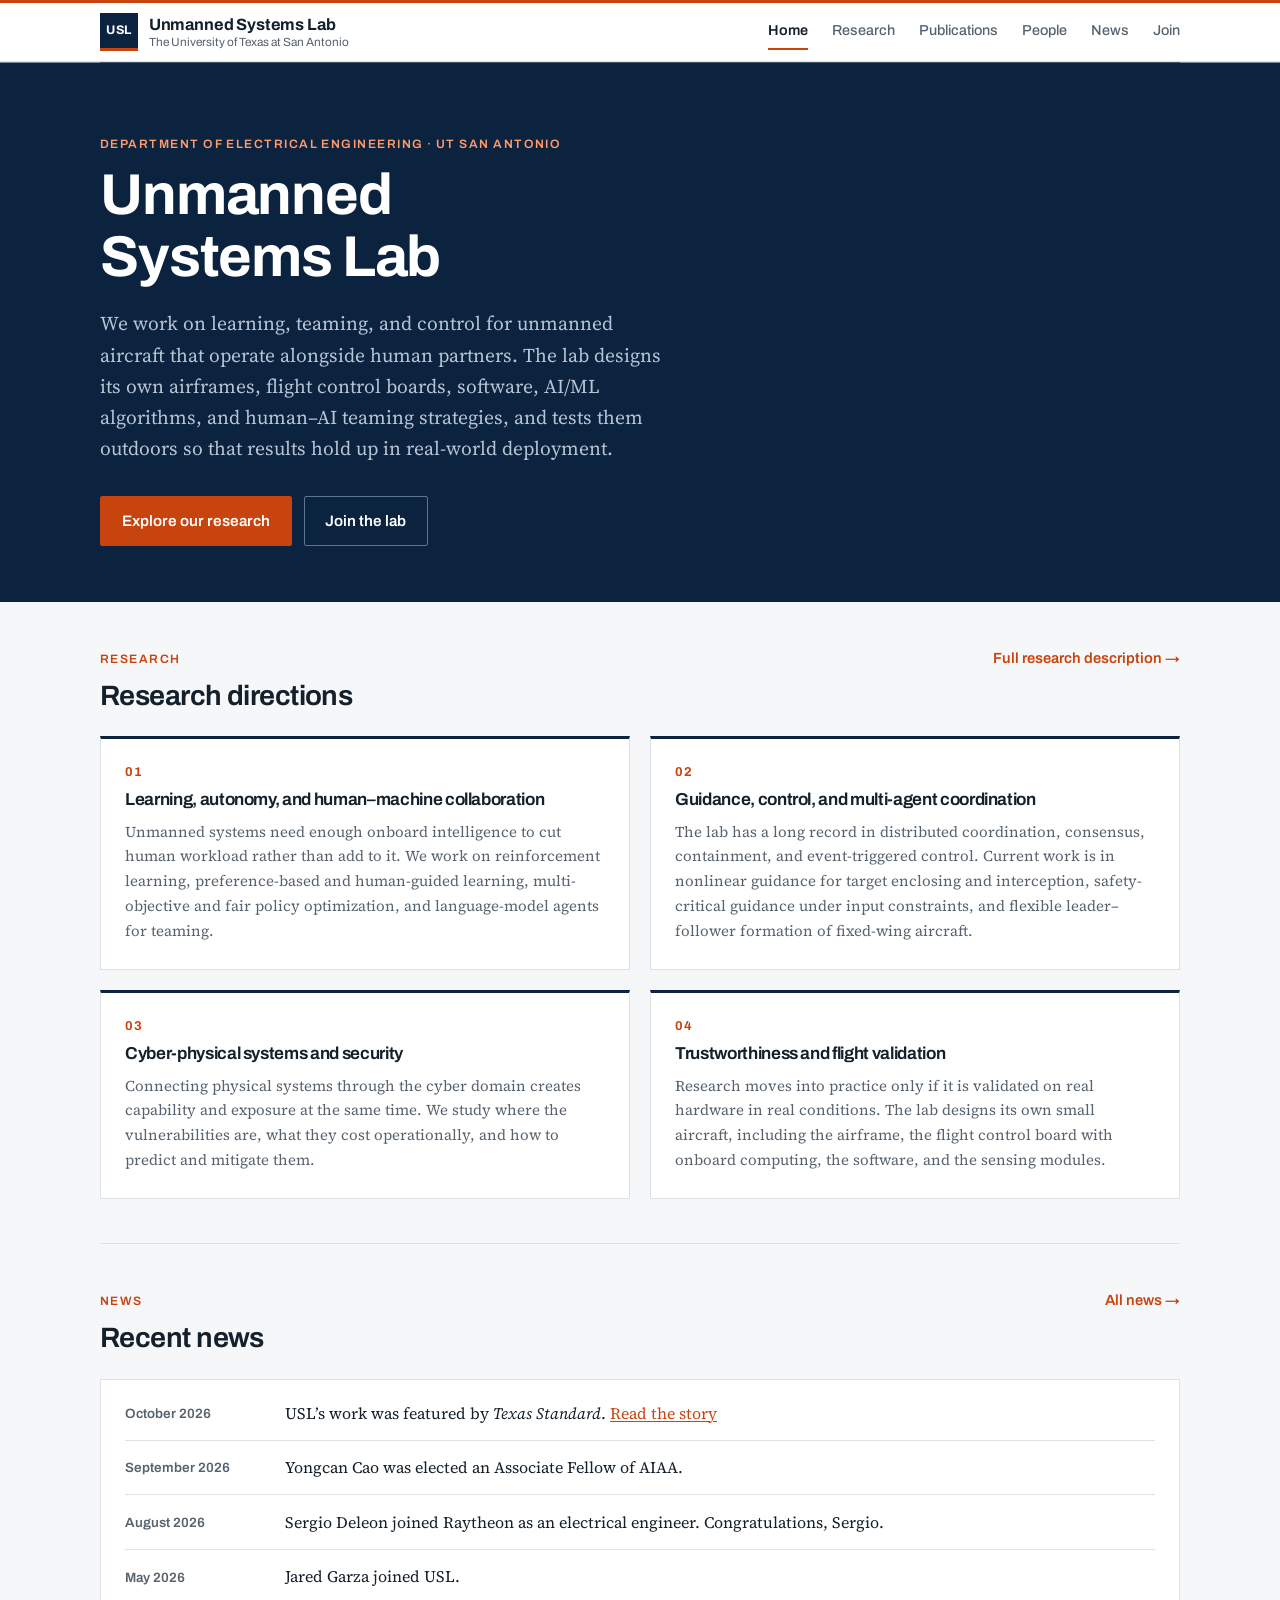
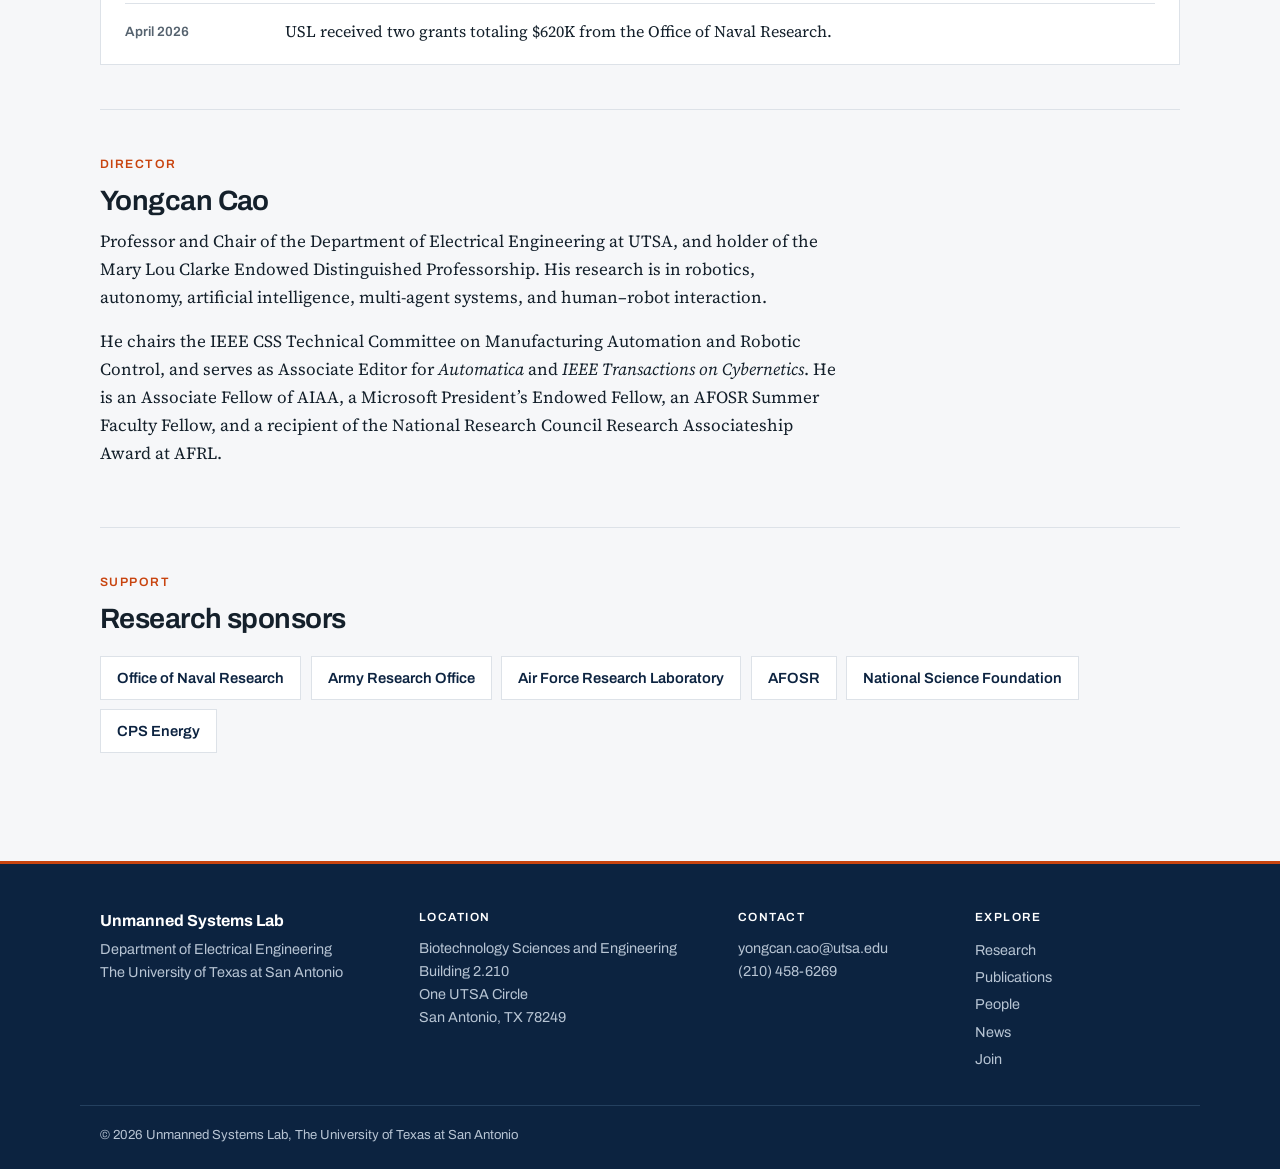
==== commit 7379efee: "Remove director contact box from homepage Co-Authored-By: Claude Opus 5.5 <noreply@anthropic.com>" ====
--- a/index.html
+++ b/index.html
@@ -73,18 +73,10 @@
 
 <section>
   <p class="eyebrow">Director</p>
-  <div class="profile">
-    <div>
-      <h2>Yongcan Cao</h2>
-      <p>Professor and Chair of the Department of Electrical Engineering at UTSA, and holder of the Mary Lou Clarke Endowed Distinguished Professorship. His research is in robotics, autonomy, artificial intelligence, multi-agent systems, and human&ndash;robot interaction.</p>
-      <p>He chairs the IEEE CSS Technical Committee on Manufacturing Automation and Robotic Control, and serves as Associate Editor for <em>Automatica</em> and <em>IEEE Transactions on Cybernetics</em>. He is an Associate Fellow of AIAA, a Microsoft President&rsquo;s Endowed Fellow, an AFOSR Summer Faculty Fellow, and a recipient of the National Research Council Research Associateship Award at AFRL.</p>
-    </div>
-    <dl class="contact">
-      <dt>Email</dt><dd><a href="mailto:yongcan.cao@utsa.edu">yongcan.cao@utsa.edu</a></dd>
-      <dt>Phone</dt><dd><a href="tel:+12104586269">(210) 458-6269</a></dd>
-      <dt>Office</dt><dd>BSE 1.528</dd>
-      <dt>Profile</dt><dd><a href="https://scholar.google.com/citations?user=PH7yXPoAAAAJ&amp;hl=en">Google Scholar</a></dd>
-    </dl>
+  <div class="col">
+    <h2>Yongcan Cao</h2>
+    <p>Professor and Chair of the Department of Electrical Engineering at UTSA, and holder of the Mary Lou Clarke Endowed Distinguished Professorship. His research is in robotics, autonomy, artificial intelligence, multi-agent systems, and human&ndash;robot interaction.</p>
+    <p>He chairs the IEEE CSS Technical Committee on Manufacturing Automation and Robotic Control, and serves as Associate Editor for <em>Automatica</em> and <em>IEEE Transactions on Cybernetics</em>. He is an Associate Fellow of AIAA, a Microsoft President&rsquo;s Endowed Fellow, an AFOSR Summer Faculty Fellow, and a recipient of the National Research Council Research Associateship Award at AFRL.</p>
   </div>
 </section>
 
--- a/style.css
+++ b/style.css
@@ -226,14 +226,6 @@
 th { font-family: var(--font-display); font-size: 0.76rem; letter-spacing: 0.08em; text-transform: uppercase; color: var(--muted); font-weight: 600; background: var(--bg); }
 td.yr { font-family: var(--font-display); font-size: 0.88rem; color: var(--muted); white-space: nowrap; font-variant-numeric: tabular-nums; }
 
-/* ---- director ---- */
-.profile { display: grid; grid-template-columns: minmax(0, 1fr) 18rem; gap: 2rem 3rem; align-items: start; }
-.contact { background: var(--surface); border: 1px solid var(--rule); padding: 1.25rem 1.4rem; font-family: var(--font-display); font-size: 0.92rem; }
-.contact dt { font-size: 0.72rem; font-weight: 600; letter-spacing: 0.1em; text-transform: uppercase; color: var(--muted); }
-.contact dd { margin: 0.1rem 0 0.9rem; }
-.contact dd:last-child { margin-bottom: 0; }
-@media (max-width: 48rem) { .profile { grid-template-columns: 1fr; } }
-
 /* ---- sponsors ---- */
 .sponsors { display: flex; flex-wrap: wrap; gap: 0.6rem; margin: 0; padding: 0; list-style: none; }
 .sponsors li {
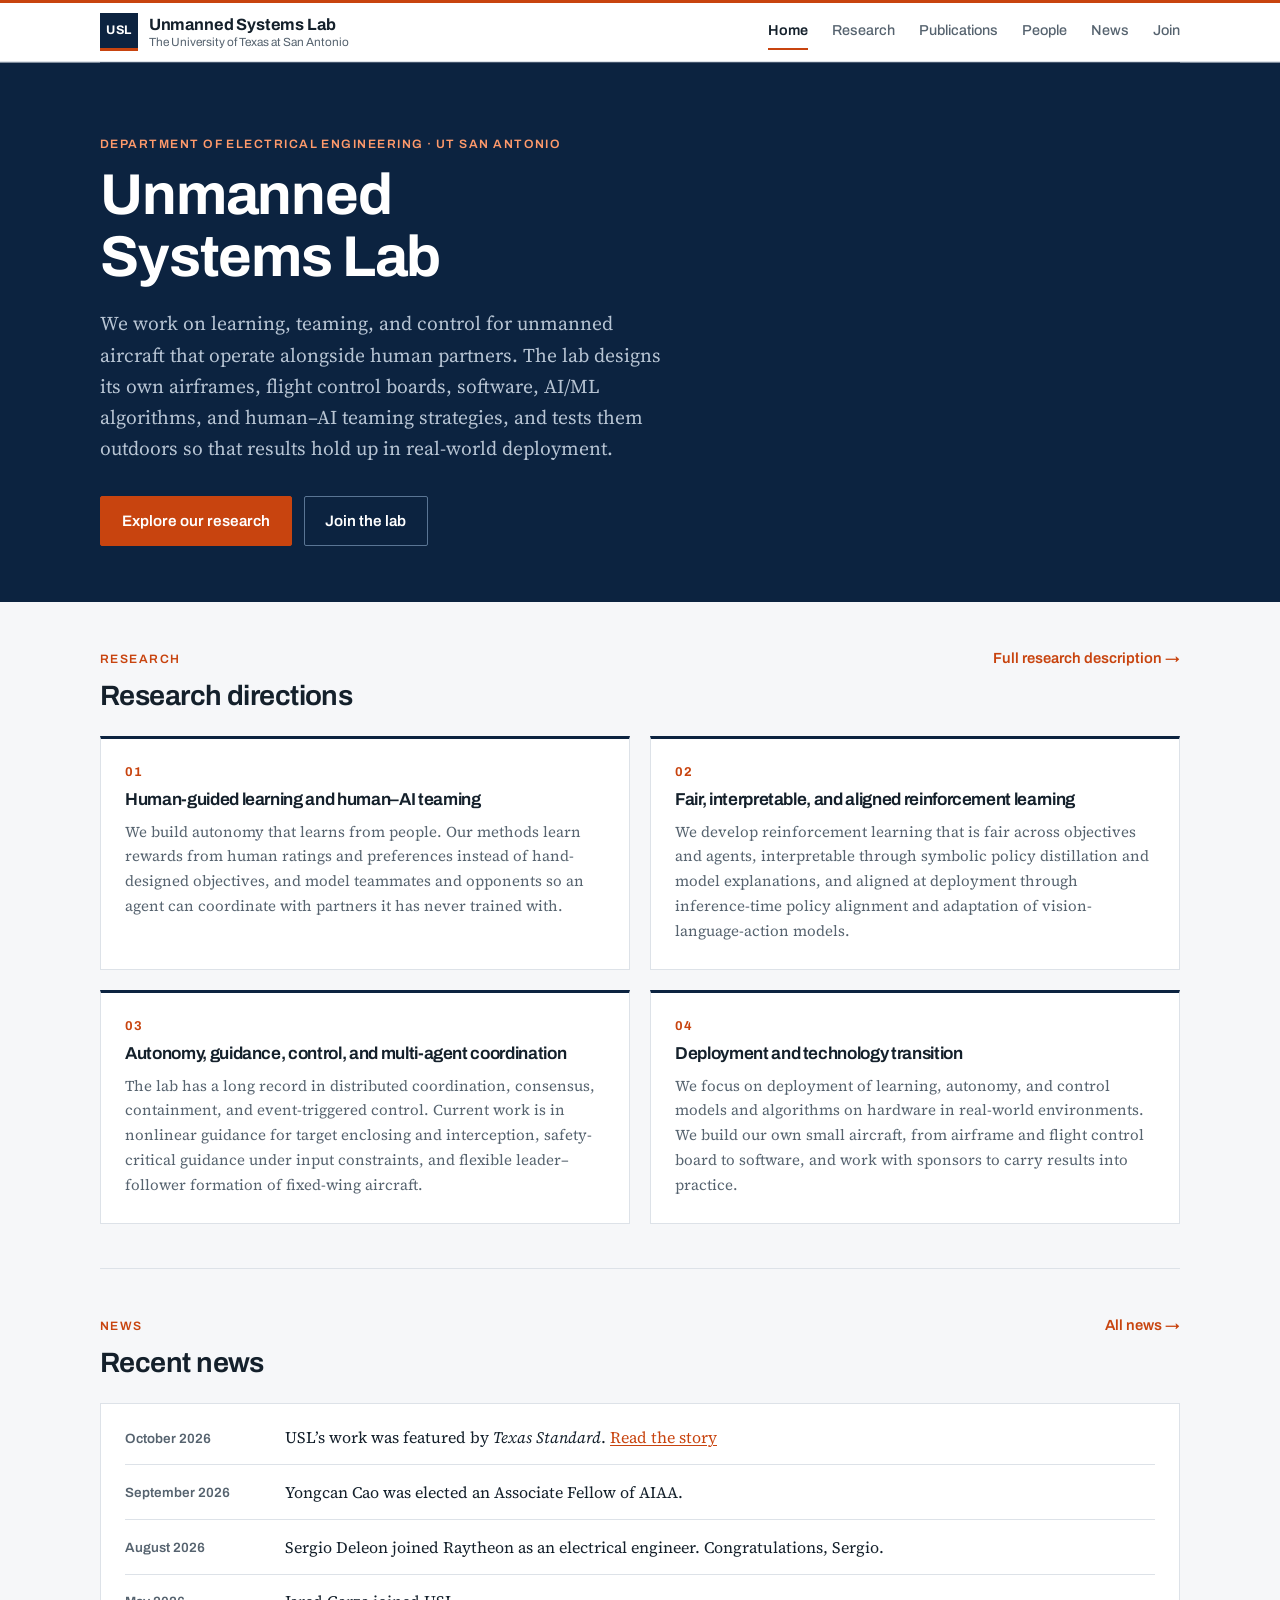
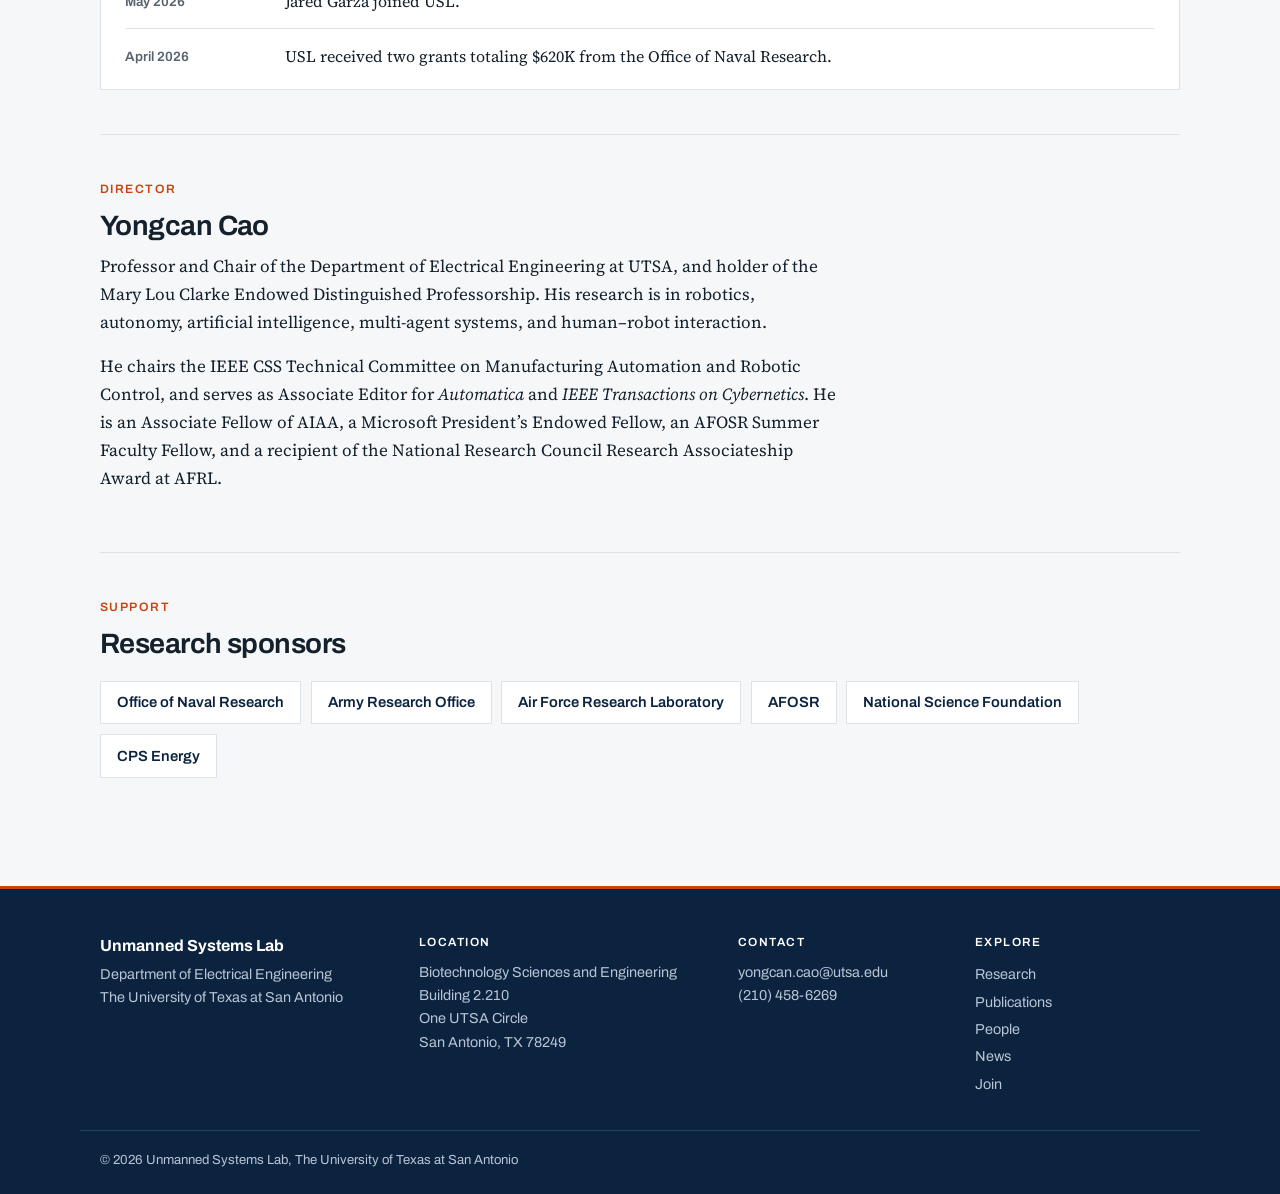
==== commit 19f1289c: "Revise research areas - Remove cyber-physical systems and security - Split learning into human-guide" ====
--- a/index.html
+++ b/index.html
@@ -39,20 +39,20 @@
   <div class="grid2">
     <div class="thrust">
       <span class="num">01</span>
-      <h3>Learning, autonomy, and human&ndash;machine collaboration</h3>
-      <p class="small muted">Unmanned systems need enough onboard intelligence to cut human workload rather than add to it. We work on reinforcement learning, preference-based and human-guided learning, multi-objective and fair policy optimization, and language-model agents for teaming.</p>
+      <h3>Human-guided learning and human&ndash;AI teaming</h3>
+      <p class="small muted">We build autonomy that learns from people. Our methods learn rewards from human ratings and preferences instead of hand-designed objectives, and model teammates and opponents so an agent can coordinate with partners it has never trained with.</p>
     </div><div class="thrust">
       <span class="num">02</span>
-      <h3>Guidance, control, and multi-agent coordination</h3>
+      <h3>Fair, interpretable, and aligned reinforcement learning</h3>
+      <p class="small muted">We develop reinforcement learning that is fair across objectives and agents, interpretable through symbolic policy distillation and model explanations, and aligned at deployment through inference-time policy alignment and adaptation of vision-language-action models.</p>
+    </div><div class="thrust">
+      <span class="num">03</span>
+      <h3>Autonomy, guidance, control, and multi-agent coordination</h3>
       <p class="small muted">The lab has a long record in distributed coordination, consensus, containment, and event-triggered control. Current work is in nonlinear guidance for target enclosing and interception, safety-critical guidance under input constraints, and flexible leader&ndash;follower formation of fixed-wing aircraft.</p>
     </div><div class="thrust">
-      <span class="num">03</span>
-      <h3>Cyber-physical systems and security</h3>
-      <p class="small muted">Connecting physical systems through the cyber domain creates capability and exposure at the same time. We study where the vulnerabilities are, what they cost operationally, and how to predict and mitigate them.</p>
-    </div><div class="thrust">
       <span class="num">04</span>
-      <h3>Trustworthiness and flight validation</h3>
-      <p class="small muted">Research moves into practice only if it is validated on real hardware in real conditions. The lab designs its own small aircraft, including the airframe, the flight control board with onboard computing, the software, and the sensing modules.</p>
+      <h3>Deployment and technology transition</h3>
+      <p class="small muted">We focus on deployment of learning, autonomy, and control models and algorithms on hardware in real-world environments. We build our own small aircraft, from airframe and flight control board to software, and work with sponsors to carry results into practice.</p>
     </div>
   </div>
 </section>
--- a/style.css
+++ b/style.css
@@ -214,6 +214,14 @@
 
 .pub { padding-block: 0.55rem; border-top: 1px solid var(--rule); font-size: 0.98rem; min-width: 0; }
 .pub .venue { font-style: italic; }
+.pub.hl { background: color-mix(in srgb, var(--accent) 7%, var(--surface)); border-left: 3px solid var(--accent); padding-inline: 0.9rem; }
+.award {
+  display: inline-block; margin-left: 0.35rem; vertical-align: 0.1em;
+  font-family: var(--font-display); font-size: 0.74rem; font-weight: 600; letter-spacing: 0.02em;
+  color: #FFFFFF; background: var(--accent); border-radius: 2px; padding: 0.1rem 0.5rem; white-space: nowrap;
+}
+:root[data-theme="dark"] .award { color: #0D1117; }
+@media (prefers-color-scheme: dark) { :root:not([data-theme="light"]) .award { color: #0D1117; } }
 
 .people { display: grid; grid-template-columns: repeat(auto-fill, minmax(min(14rem, 40%), 1fr)); gap: 0.75rem; }
 .person { min-width: 0; background: var(--surface); border: 1px solid var(--rule); padding: 0.9rem 1rem; }
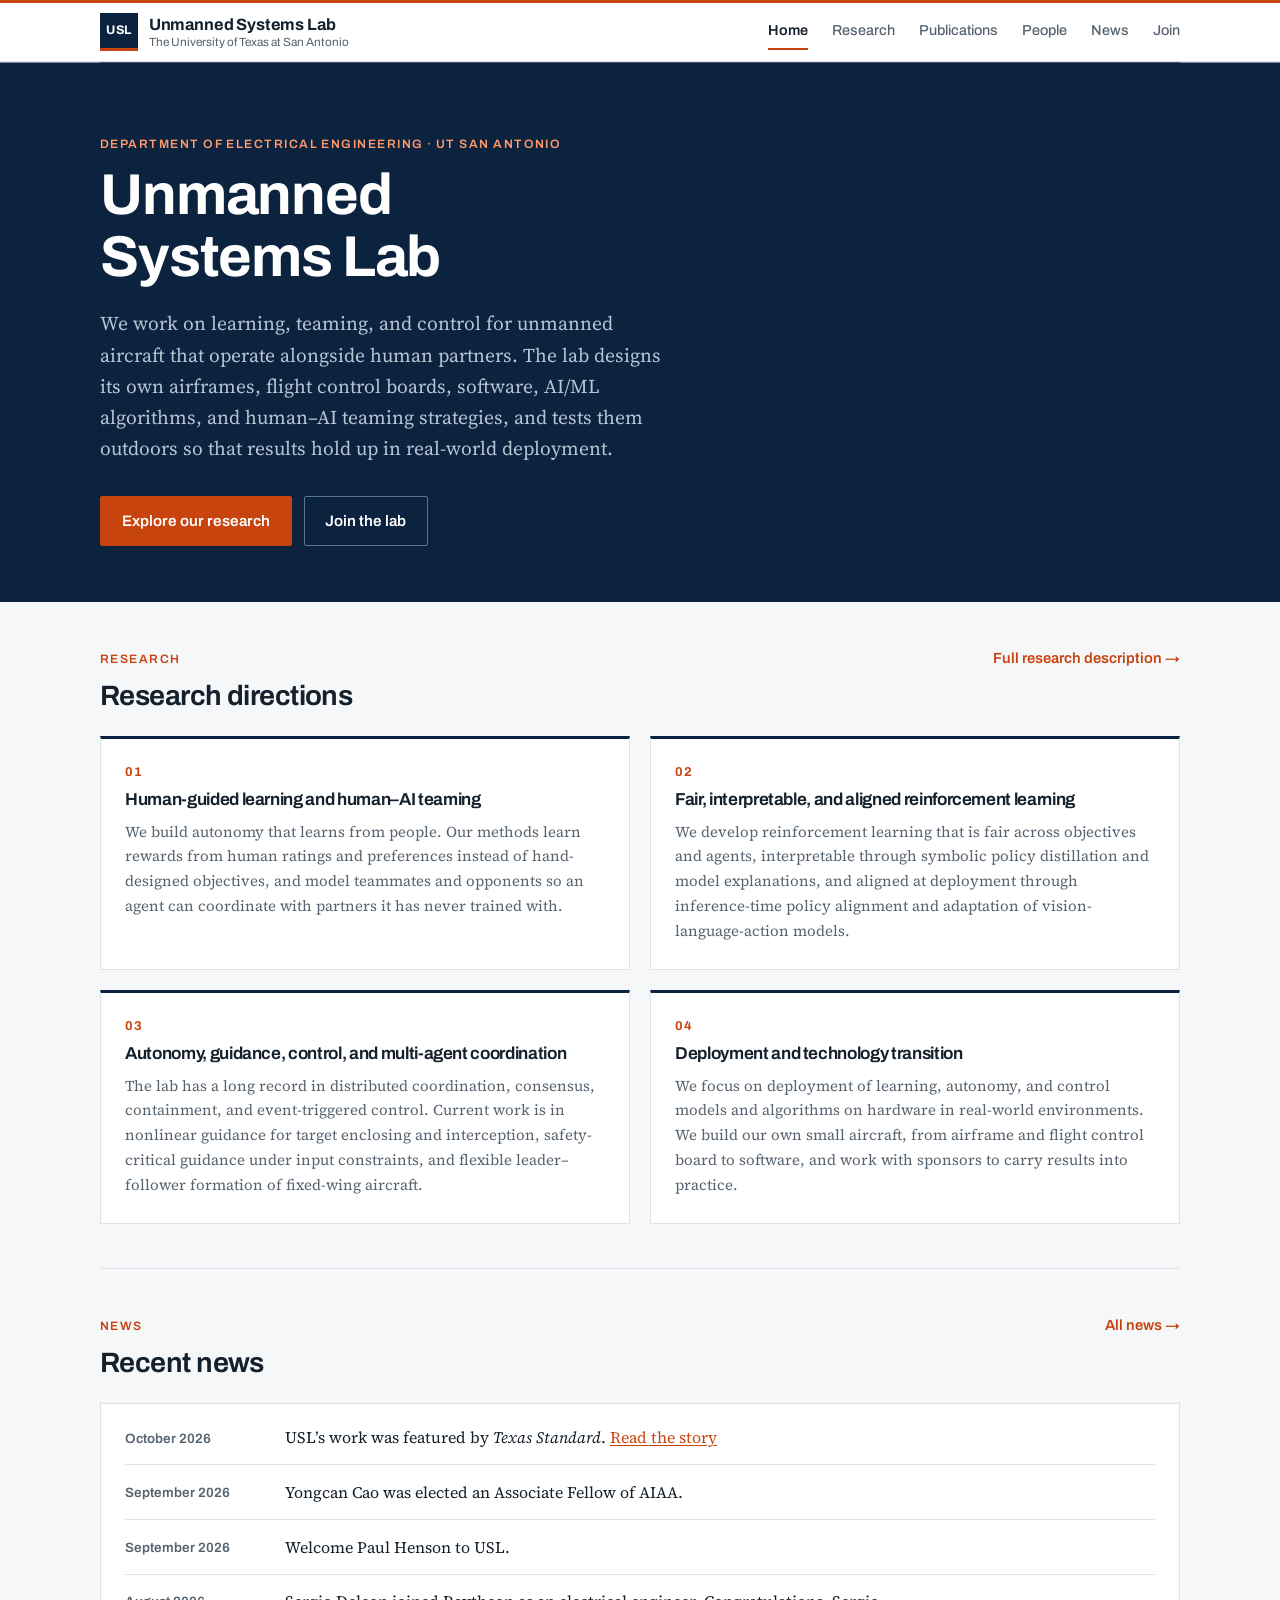
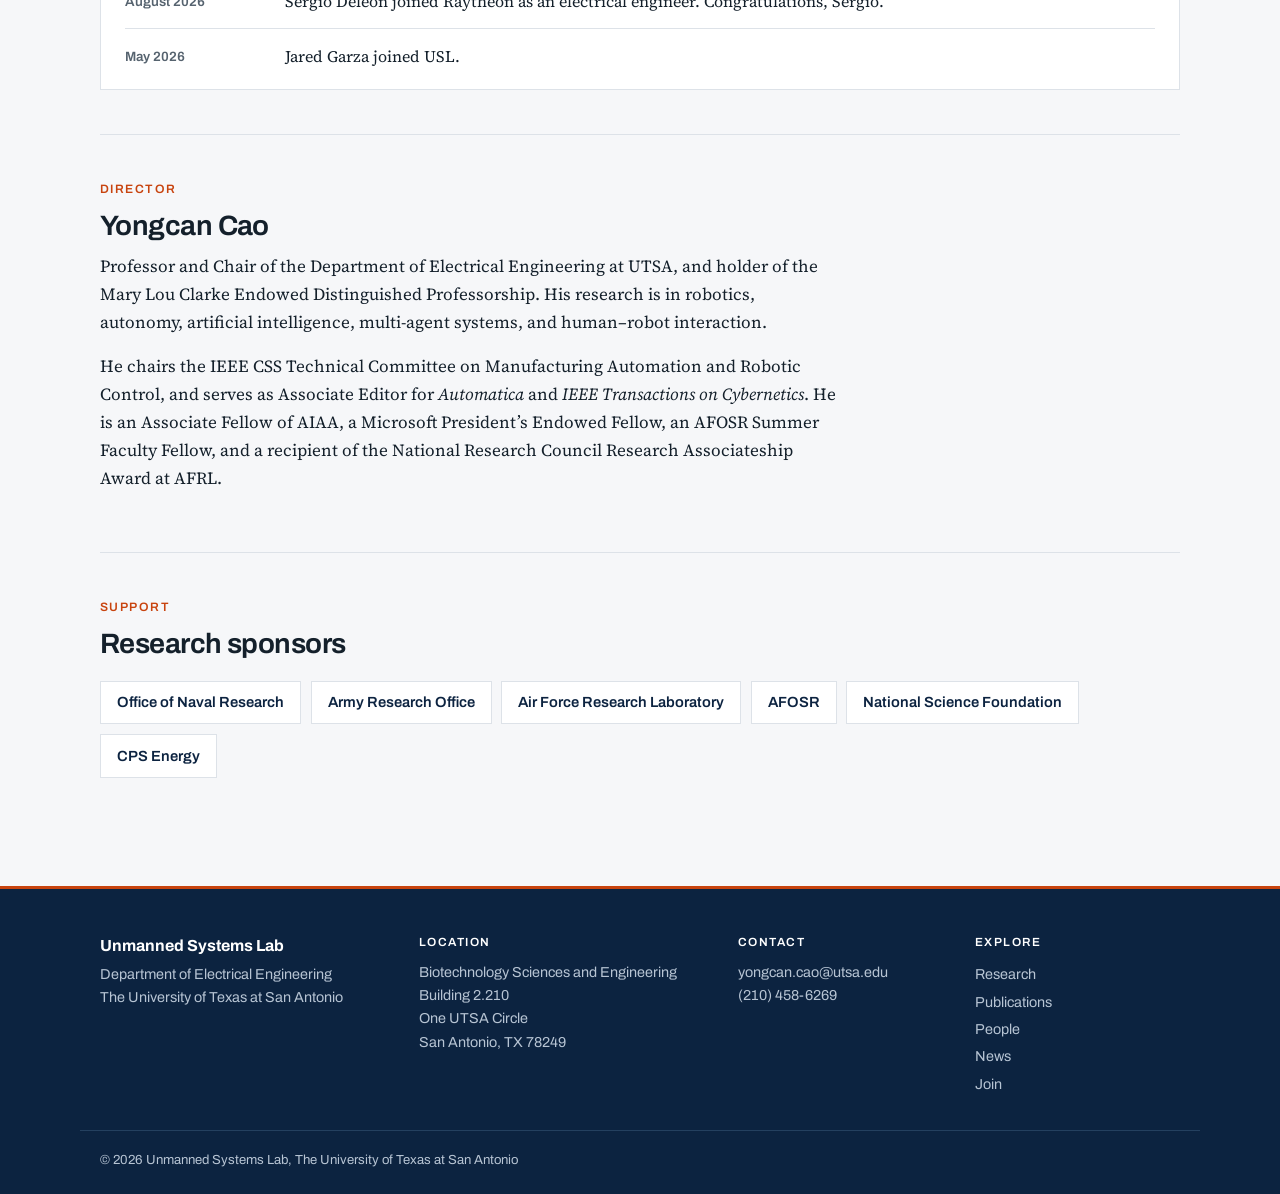
==== commit 59683d8a: "Welcome Paul Henson; update Praveen Ranjan's title Co-Authored-By: Claude Opus 5.5 <noreply@anthropi" ====
--- a/index.html
+++ b/index.html
@@ -65,9 +65,9 @@
   <div class="news-list">
     <div class="news-item"><time>October 2026</time><p>USL&rsquo;s work was featured by <em>Texas Standard</em>. <a href="https://specials.texasstandard.org/texas-ai-accessibility-threats/">Read the story</a></p></div>
     <div class="news-item"><time>September 2026</time><p>Yongcan Cao was elected an Associate Fellow of AIAA.</p></div>
+    <div class="news-item"><time>September 2026</time><p>Welcome Paul Henson to USL.</p></div>
     <div class="news-item"><time>August 2026</time><p>Sergio Deleon joined Raytheon as an electrical engineer. Congratulations, Sergio.</p></div>
     <div class="news-item"><time>May 2026</time><p>Jared Garza joined USL.</p></div>
-    <div class="news-item"><time>April 2026</time><p>USL received two grants totaling $620K from the Office of Naval Research.</p></div>
   </div>
 </section>
 
